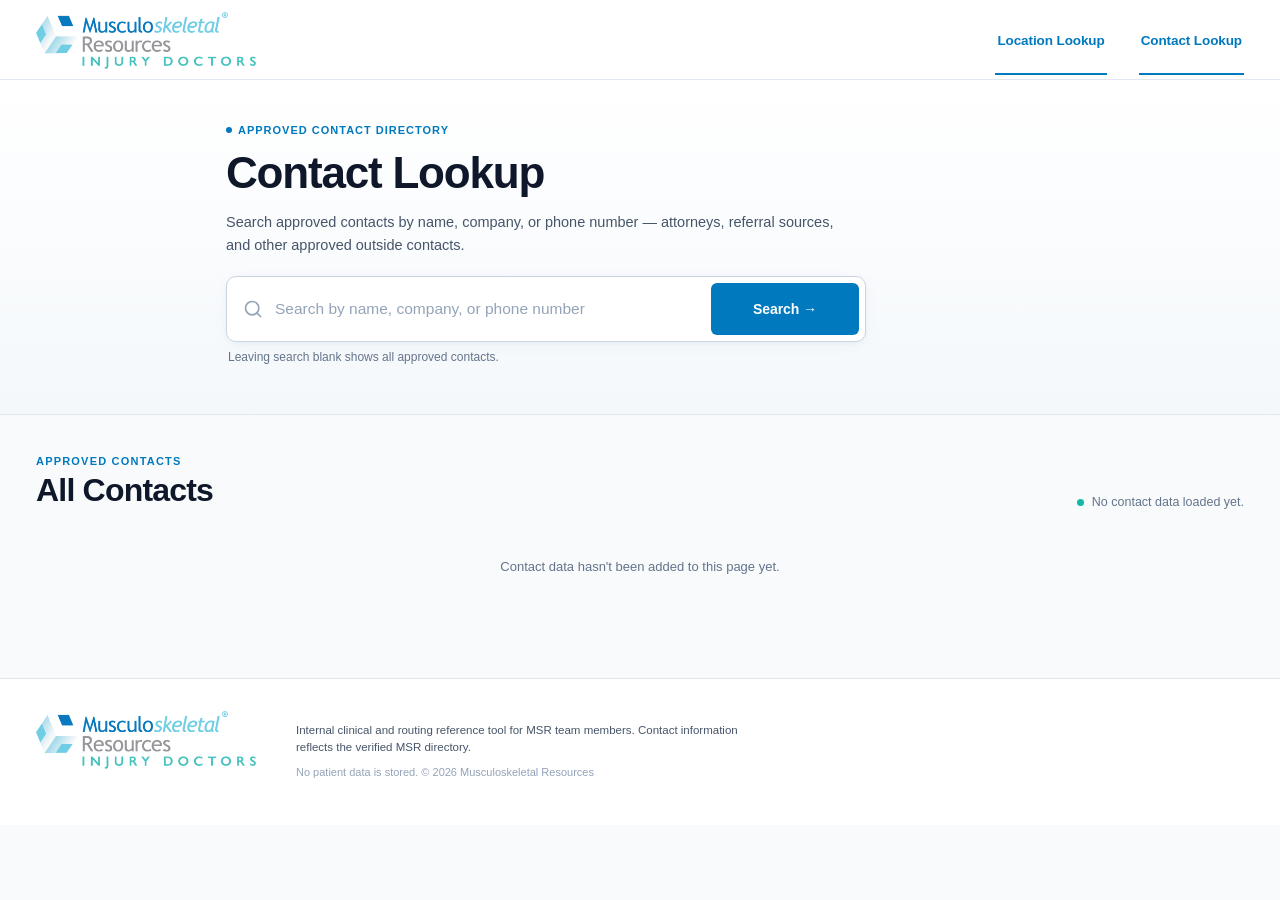
==== contacts.html @ 82da2b3e "Add Shortcuts box, simplify nav, scaffold Contact Lookup page - New "Shortcuts" box (blue background" ====
<!doctype html>
<html lang="en">
<head>
  <meta charset="utf-8">
  <meta name="viewport" content="width=device-width,initial-scale=1">
  <title>MSR Contact Lookup | Clinical Directory</title>
  <meta name="description" content="Search approved contacts by name, company, or phone number.">
  <meta name="robots" content="noindex, nofollow, noarchive, noimageindex">
  <meta name="googlebot" content="noindex, nofollow, noarchive, noimageindex">

  <!-- 4-Quadrant vector favicon -->
  <link rel="icon" type="image/svg+xml" href="data:image/svg+xml,%3Csvg xmlns='http://www.w3.org/2000/svg' viewBox='0 0 200 200'%3E%3Crect width='200' height='200' fill='none'/%3E%3Crect x='12' y='12' width='82' height='82' rx='28' fill='%232296f3'/%3E%3Crect x='118' y='12' width='58' height='58' rx='20' fill='%230179bf'/%3E%3Crect x='12' y='118' width='58' height='58' rx='20' fill='%230179bf'/%3E%3Crect x='94' y='94' width='82' height='82' rx='28' fill='%235fc4ff'/%3E%3C/svg%3E">

  <link rel="stylesheet" href="/style.css">
</head>
<body>
  <main>
    <header class="site-header">
      <a class="brand" href="index.html" aria-label="MSR Pain and Injury home">
        <span class="brand-logo">
          <img src="https://msr-location-finder.vercel.app/msr-logo.png" alt="Musculoskeletal Resources Injury Doctors" onerror="this.onerror=null; this.src='/msr-logo.png';">
        </span>
      </a>

      <nav aria-label="Primary navigation">
        <a href="index.html">Location Lookup</a>
        <a href="contacts.html" class="active">Contact Lookup</a>
      </nav>
    </header>

    <section class="hero" id="top">
      <div class="hero-inner contacts-hero-inner">
        <div class="hero-left">
          <div class="hero-badge-kicker"><span></span> Approved Contact Directory</div>
          <h1>Contact Lookup</h1>
          <p>Search approved contacts by name, company, or phone number &mdash; attorneys, referral sources, and other approved outside contacts.</p>

          <form class="zip-search" id="contact-search-form" aria-label="Search approved contacts">
            <div class="zip-search-console">
              <div class="search-input-wrap">
                <svg class="search-icon-svg" viewBox="0 0 24 24" fill="none" stroke="currentColor" stroke-width="2" stroke-linecap="round" stroke-linejoin="round" aria-hidden="true">
                  <circle cx="11" cy="11" r="8"></circle>
                  <line x1="21" y1="21" x2="16.65" y2="16.65"></line>
                </svg>
                <input id="contact-search" name="contact-search" maxlength="180" value="" placeholder="Search by name, company, or phone number" aria-label="Search by name, company, or phone number">
              </div>
              <button type="submit">Search &rarr;</button>
            </div>
            <p class="privacy-note" id="contact-search-note">Leaving search blank shows all approved contacts.</p>
          </form>
        </div>
      </div>
    </section>

    <section class="finder" id="finder" aria-labelledby="finder-title">
      <div class="section-heading">
        <div>
          <span class="section-kicker" id="section-kicker">APPROVED CONTACTS</span>
          <h2 id="finder-title"><span id="finder-title-text">All Contacts</span></h2>
        </div>
        <p role="status" aria-live="polite"><i></i><span id="results-status">Loading contacts&hellip;</span></p>
      </div>

      <ol class="contact-list" id="contact-list" aria-label="Approved contacts list"></ol>
    </section>

    <footer>
      <a class="brand footer-brand" href="index.html">
        <span class="brand-logo">
          <img src="https://msr-location-finder.vercel.app/msr-logo.png" alt="Musculoskeletal Resources Injury Doctors" onerror="this.onerror=null; this.src='/msr-logo.png';">
        </span>
      </a>
      <p>Internal clinical and routing reference tool for MSR team members. Contact information reflects the verified MSR directory.</p>
      <p class="footer-meta">No patient data is stored. &copy; 2026 Musculoskeletal Resources</p>
    </footer>
  </main>

  <script src="/contacts.js"></script>
</body>
</html>
---- style.css ----
:root {
      --blue: #0179bf;
      --blue-dark: #005a8f;
      --blue-deep: #0f3756;
      --blue-surface: #f4f9fd;
      --blue-subtle: #e8f3fa;
      --sky: #5ebde6;
      --teal: #14b8a6;
      --slate-900: #0f172a;
      --slate-800: #1e293b;
      --slate-700: #334155;
      --slate-600: #475569;
      --slate-500: #64748b;
      --slate-400: #94a3b8;
      --slate-300: #cbd5e1;
      --slate-200: #e2e8f0;
      --slate-100: #f1f5f9;
      --slate-50: #f8fafc;
      --white: #ffffff;
      --amber: #d97706;
      
      /* Refined NYU-Inspired Clinical Elevation Tokens */
      --radius-sm: 6px;
      --radius-md: 10px;
      --radius-lg: 14px;
      --radius-xl: 20px;
      
      --shadow-subtle: 0 1px 2px 0 rgba(15, 23, 42, 0.04);
      --shadow-card: 0 2px 8px -2px rgba(15, 23, 42, 0.05), 0 1px 3px 0 rgba(15, 23, 42, 0.03);
      --shadow-float: 0 12px 28px -6px rgba(1, 121, 191, 0.08), 0 4px 12px -2px rgba(15, 23, 42, 0.04);
      --shadow-elevated: 0 20px 36px -8px rgba(15, 23, 42, 0.08), 0 1px 3px 0 rgba(15, 23, 42, 0.03);
    }

    * { box-sizing: border-box; }
    html { scroll-behavior: smooth; }
    body {
      margin: 0;
      background: #f8fafc;
      color: var(--slate-900);
      font-family: -apple-system, BlinkMacSystemFont, "Segoe UI", Roboto, "Helvetica Neue", Arial, sans-serif;
      -webkit-font-smoothing: antialiased;
      -moz-osx-font-smoothing: grayscale;
    }

    button, input, select, textarea { font: inherit; }
    a { color: inherit; text-decoration: none; }
    button, a { -webkit-tap-highlight-color: transparent; }

    .site-header {
      min-height: 80px;
      display: flex;
      align-items: center;
      justify-content: space-between;
      max-width: 1440px;
      margin: auto;
      padding: 0 36px;
      background: var(--white);
      border-bottom: 1px solid var(--slate-200);
      position: relative;
      z-index: 100;
    }
    .brand { display: inline-flex; align-items: center; }
    .brand-logo { display: block; width: 220px; height: 56px; flex: 0 0 auto; }
    .brand-logo img { display: block; width: 220px; height: auto; max-width: 100%; object-fit: contain; }

    .site-header nav {
      display: flex;
      align-items: center;
      gap: 32px;
      font-size: 13.5px;
      font-weight: 600;
      letter-spacing: -0.1px;
    }
    .site-header nav a {
      border-bottom: 2.5px solid transparent;
      padding: 28px 2px 25px;
      color: var(--slate-600);
      transition: color 0.15s ease, border-color 0.15s ease;
      cursor: pointer;
    }
    .site-header nav a.active,
    .site-header nav a:first-child {
      color: var(--blue);
      border-bottom-color: var(--blue);
      font-weight: 700;
    }
    .site-header nav a:hover {
      color: var(--blue);
    }

    .hero {
      position: relative;
      background: linear-gradient(180deg, #ffffff 0%, #f4f8fb 100%);
      border-bottom: 1px solid var(--slate-200);
      padding-bottom: 8px;
    }
    .hero-inner {
      max-width: 1440px;
      margin: auto;
      padding: 44px 36px 42px;
      display: grid;
      grid-template-columns: minmax(0, 1.35fr) minmax(340px, 0.85fr);
      gap: 36px;
      align-items: stretch;
    }
    .contacts-hero-inner {
      grid-template-columns: minmax(0, 1fr);
      max-width: 900px;
    }
    .hero-left {
      display: flex;
      flex-direction: column;
      justify-content: center;
    }
    
    .shortcuts-box {
      background: var(--blue);
      border-radius: var(--radius-md);
      padding: 12px 16px;
      margin-bottom: 18px;
      display: flex;
      align-items: center;
      gap: 16px;
      flex-wrap: wrap;
    }
    .shortcuts-label {
      color: var(--white);
      font-size: 11px;
      font-weight: 800;
      text-transform: uppercase;
      letter-spacing: 0.8px;
      flex-shrink: 0;
    }
    .shortcuts-links {
      display: flex;
      align-items: center;
      gap: 10px;
      flex-wrap: wrap;
    }
    .shortcuts-links a {
      background: rgba(255, 255, 255, 0.14);
      color: var(--white);
      font-size: 12px;
      font-weight: 600;
      padding: 5px 12px;
      border-radius: var(--radius-sm);
      transition: background 0.15s ease;
    }
    .shortcuts-links a:hover {
      background: rgba(255, 255, 255, 0.26);
    }

    .hero-badge-kicker {
      display: inline-flex;
      align-items: center;
      gap: 6px;
      font-size: 11px;
      font-weight: 700;
      text-transform: uppercase;
      letter-spacing: 1px;
      color: var(--blue);
      margin-bottom: 12px;
    }
    .hero-badge-kicker span {
      display: inline-block;
      width: 6px;
      height: 6px;
      border-radius: 50%;
      background: var(--blue);
    }

    h1 {
      font-size: clamp(32px, 3.6vw, 44px);
      line-height: 1.12;
      letter-spacing: -1.2px;
      max-width: 720px;
      margin: 0;
      font-weight: 800;
      color: var(--slate-900);
    }
    h1 em {
      display: inline;
      color: var(--blue);
      font-style: normal;
    }
    .hero-left > p {
      max-width: 620px;
      color: var(--slate-600);
      line-height: 1.55;
      font-size: 14.5px;
      margin: 14px 0 20px;
    }

    /* Professional Clinical Search Console */
    .zip-search-console {
      background: var(--white);
      width: min(100%, 640px);
      border: 1px solid var(--slate-300);
      border-radius: var(--radius-md);
      box-shadow: 0 4px 16px -2px rgba(1, 121, 191, 0.06), 0 2px 6px -1px rgba(15, 23, 42, 0.04);
      padding: 6px 6px 6px 16px;
      display: flex;
      align-items: center;
      gap: 12px;
      transition: border-color 0.18s ease, box-shadow 0.18s ease;
    }
    .zip-search-console:focus-within {
      border-color: var(--blue);
      box-shadow: 0 0 0 3px rgba(1, 121, 191, 0.14), 0 8px 24px -4px rgba(1, 121, 191, 0.08);
    }
    .search-input-wrap {
      display: flex;
      align-items: center;
      gap: 12px;
      flex: 1;
      min-width: 0;
    }
    .search-icon-svg {
      width: 20px;
      height: 20px;
      color: var(--slate-400);
      flex-shrink: 0;
    }
    .zip-search-console input {
      height: 52px;
      width: 100%;
      border: none;
      outline: none;
      background: transparent;
      font-size: 15.5px;
      font-weight: 500;
      color: var(--slate-900);
      padding: 0;
    }
    .zip-search-console input::placeholder {
      color: var(--slate-400);
      font-weight: 400;
    }
    .zip-search-console button {
      border: none;
      height: 52px;
      min-width: 148px;
      padding: 0 22px;
      background: var(--blue);
      color: var(--white);
      border-radius: var(--radius-sm);
      font-weight: 700;
      font-size: 14px;
      letter-spacing: -0.1px;
      cursor: pointer;
      display: inline-flex;
      align-items: center;
      justify-content: center;
      gap: 8px;
      flex-shrink: 0;
      transition: background 0.18s ease, box-shadow 0.18s ease;
    }
    .zip-search-console button:hover {
      background: var(--blue-dark);
      box-shadow: 0 4px 12px rgba(1, 121, 191, 0.25);
    }
    .zip-search-console button:disabled {
      opacity: 0.7;
      cursor: wait;
    }

    .privacy-note, .form-error {
      font-size: 12px;
      margin: 8px 0 0 2px;
      color: var(--slate-500);
    }
    .form-error { color: #dc2626; font-weight: 600; }

    /* Hero Metrics */
    .hero-stats {
      display: flex;
      gap: 32px;
      margin-top: 24px;
      padding-top: 18px;
      border-top: 1px solid rgba(203, 213, 225, 0.6);
      width: min(100%, 640px);
    }
    .hero-stats div { display: flex; flex-direction: column; }
    .hero-stats strong { font-size: 22px; color: var(--blue-deep); font-weight: 800; line-height: 1; }
    .hero-stats span {
      color: var(--slate-500);
      font-size: 11px;
      text-transform: uppercase;
      font-weight: 600;
      letter-spacing: 0.6px;
      margin-top: 5px;
    }

    .hero-scheduling-card {
      background: var(--white);
      border: 1px solid var(--slate-200);
      border-radius: var(--radius-lg);
      box-shadow: var(--shadow-card);
      padding: 22px 24px;
      display: flex;
      flex-direction: column;
      position: relative;
      overflow: hidden;
    }
    .hero-scheduling-card::before {
      content: "";
      position: absolute;
      top: 0;
      left: 0;
      right: 0;
      height: 3px;
      background: linear-gradient(90deg, var(--blue) 0%, var(--sky) 100%);
    }
    
    .scheduling-header {
      display: flex;
      align-items: center;
      justify-content: space-between;
      border-bottom: 1px solid var(--slate-100);
      padding-bottom: 12px;
      margin-bottom: 14px;
    }
    .scheduling-header h3 {
      margin: 0;
      font-size: 15px;
      font-weight: 700;
      color: var(--slate-800);
      letter-spacing: -0.2px;
      display: flex;
      align-items: center;
      gap: 8px;
    }

    .scheduling-list {
      list-style: none;
      padding: 0;
      margin: 0;
      display: grid;
      gap: 8px;
    }
    .scheduling-item {
      display: flex;
      align-items: flex-start;
      gap: 12px;
      padding: 9px 12px;
      background: var(--slate-50);
      border: 1px solid var(--slate-200);
      border-radius: var(--radius-sm);
      transition: background 0.15s ease, border-color 0.15s ease;
    }
    .scheduling-item:hover {
      background: #f1f7fb;
      border-color: #cbdceb;
    }
    .scheduling-marker {
      width: 7px;
      height: 7px;
      border-radius: 2px;
      background: var(--blue);
      flex-shrink: 0;
      margin-top: 5px;
    }
    .scheduling-text strong {
      display: block;
      color: var(--slate-900);
      font-size: 12.5px;
      font-weight: 700;
      margin-bottom: 1px;
    }
    .scheduling-text span {
      color: var(--slate-600);
      font-size: 11px;
      line-height: 1.4;
      display: block;
    }

    .finder {
      max-width: 1440px;
      margin: auto;
      padding: 36px 36px 72px;
    }
    .section-heading {
      display: flex;
      justify-content: space-between;
      align-items: flex-end;
      margin-bottom: 18px;
      flex-wrap: wrap;
      gap: 14px;
    }
    .section-kicker {
      font-size: 11px;
      letter-spacing: 1.2px;
      color: var(--blue);
      font-weight: 800;
      text-transform: uppercase;
    }
    h2 {
      font-size: clamp(24px, 2.6vw, 32px);
      letter-spacing: -0.8px;
      margin: 3px 0 0;
      font-weight: 800;
      color: var(--slate-900);
    }
    #finder-title-text { color: var(--slate-900); }
    #searched-zip { color: var(--blue); }
    .section-heading > p {
      color: var(--slate-500);
      font-size: 12.5px;
      margin: 0;
      display: flex;
      gap: 8px;
      align-items: center;
      font-weight: 500;
    }
    .section-heading > p i {
      width: 7px;
      height: 7px;
      border-radius: 50%;
      background: var(--teal);
      display: inline-block;
    }

    /* Tab-Bar Segmented Filters */
    .nav-tab-filters {
      background: var(--white);
      border: 1px solid var(--slate-200);
      border-radius: var(--radius-md);
      box-shadow: var(--shadow-subtle);
      padding: 12px 16px;
      margin-bottom: 20px;
      display: flex;
      flex-direction: column;
      gap: 10px;
    }
    .filter-group-row {
      display: flex;
      align-items: center;
      gap: 10px;
      flex-wrap: wrap;
    }
    .filter-group-label {
      font-size: 11px;
      font-weight: 700;
      text-transform: uppercase;
      letter-spacing: 0.6px;
      color: var(--slate-400);
      min-width: 60px;
    }
    .filter-tab-items {
      display: flex;
      align-items: center;
      gap: 6px;
      flex-wrap: wrap;
    }
    .provider-filter-select {
      background: var(--white);
      border: 1px solid var(--slate-200);
      border-radius: var(--radius-sm);
      color: var(--slate-700);
      font-size: 12px;
      font-weight: 600;
      padding: 6px 12px;
      cursor: pointer;
      min-width: 220px;
      max-width: 100%;
    }
    .provider-filter-select:hover {
      border-color: var(--slate-300);
    }
    .provider-filter-select:focus {
      outline: none;
      border-color: var(--blue);
      box-shadow: 0 0 0 3px rgba(1, 121, 191, 0.12);
    }
    .filter-tab-btn {
      background: var(--white);
      border: 1px solid var(--slate-200);
      border-radius: var(--radius-sm);
      color: var(--slate-700);
      font-size: 12px;
      font-weight: 600;
      padding: 6px 12px;
      cursor: pointer;
      transition: all 0.15s ease;
      line-height: 1.3;
      display: inline-flex;
      align-items: center;
      gap: 5px;
    }
    .filter-tab-btn:hover {
      color: var(--blue);
      border-color: var(--slate-300);
      background: var(--slate-50);
    }
    .filter-tab-btn.active {
      color: var(--blue);
      font-weight: 700;
      border-color: var(--blue);
      background: var(--blue-surface);
      box-shadow: 0 1px 3px rgba(1, 121, 191, 0.08);
    }
    .filter-tab-btn .count {
      font-size: 10.5px;
      opacity: 0.7;
      font-weight: 500;
    }
    .filter-tab-btn.active .count {
      font-weight: 700;
      opacity: 0.9;
    }

    .finder-layout {
      display: grid;
      grid-template-columns: minmax(460px, 1.1fr) minmax(500px, 1.25fr);
      min-height: 680px;
      align-items: start;
      border: 1px solid var(--slate-200);
      border-radius: var(--radius-lg);
      box-shadow: var(--shadow-card);
      background: var(--white);
      overflow: hidden;
    }

    .results-panel {
      padding: 18px;
      background: var(--white);
      display: flex;
      flex-direction: column;
    }

    .office-list {
      list-style: none;
      margin: 0;
      padding: 0;
      display: grid;
      gap: 10px;
    }

    .contact-list {
      list-style: none;
      margin: 0;
      padding: 0;
      display: grid;
      grid-template-columns: repeat(auto-fill, minmax(280px, 1fr));
      gap: 12px;
    }
    .contact-card {
      border: 1px solid var(--slate-200);
      border-radius: var(--radius-md);
      background: var(--white);
      padding: 14px 16px;
      display: flex;
      flex-direction: column;
      gap: 8px;
      transition: border-color 0.16s ease, box-shadow 0.16s ease;
    }
    .contact-card:hover {
      border-color: #b7d8ec;
      box-shadow: 0 3px 10px rgba(1, 121, 191, 0.04);
    }
    .contact-main { display: flex; flex-direction: column; gap: 1px; }
    .contact-name { font-size: 14.5px; font-weight: 700; color: var(--slate-900); }
    .contact-title { font-size: 12px; color: var(--slate-600); font-weight: 500; }
    .contact-company { font-size: 12.5px; color: var(--blue); font-weight: 600; }
    .contact-details {
      border-top: 1px solid var(--slate-100);
      padding-top: 8px;
      display: flex;
      flex-direction: column;
      gap: 4px;
    }
    .contact-detail { font-size: 12px; color: var(--slate-700); }
    .contact-detail b { color: var(--slate-900); font-weight: 700; margin-right: 4px; }
    .contact-detail a { color: var(--blue); font-weight: 600; text-decoration: underline; }
    .contact-detail a:hover { color: var(--blue-dark); }
    .contact-empty {
      grid-column: 1 / -1;
      padding: 32px;
      text-align: center;
      color: var(--slate-500);
      font-size: 13px;
    }
    .office-list li {
      border: 1px solid var(--slate-200);
      border-radius: var(--radius-md);
      background: var(--white);
      overflow: hidden;
      transition: border-color 0.16s ease, box-shadow 0.16s ease;
    }
    .office-list li:hover {
      border-color: #b7d8ec;
      box-shadow: 0 3px 10px rgba(1, 121, 191, 0.04);
    }
    .office-list li.active {
      border: 1.5px solid var(--blue);
      box-shadow: 0 4px 14px rgba(1, 121, 191, 0.10);
    }

    .office-select {
      border: 0;
      background: transparent;
      width: 100%;
      padding: 15px 16px;
      display: grid;
      grid-template-columns: 28px 1fr auto;
      align-items: start;
      text-align: left;
      gap: 12px;
      cursor: pointer;
      color: var(--slate-900);
    }
    .result-number {
      width: 26px;
      height: 26px;
      border-radius: var(--radius-sm);
      background: var(--blue-surface);
      color: var(--blue);
      display: grid;
      place-items: center;
      font-size: 11.5px;
      font-weight: 800;
      margin-top: 1px;
    }
    .active .result-number {
      background: var(--blue);
      color: var(--white);
    }

    .office-details {
      display: flex;
      flex-direction: column;
      gap: 3px;
    }
    
    .town-name {
      font-size: 16px;
      font-weight: 700;
      color: var(--blue) !important;
      line-height: 1.25;
      display: block;
      letter-spacing: -0.2px;
    }
    .office-practice {
      font-size: 12.5px;
      color: var(--slate-600) !important;
      font-weight: 500;
      margin-top: 1px;
    }
    .office-address-text {
      font-size: 12.5px;
      color: var(--slate-800) !important;
      font-weight: 400;
      margin-bottom: 2px;
      display: block;
    }

    /* Accordion Split Details Container */
    .office-split-container {
      display: none;
      grid-template-columns: 1fr 1fr;
      gap: 10px;
      margin-top: 10px;
    }
    .active .office-split-container { display: grid; }
    
    .split-col {
      background: var(--slate-50);
      border: 1px solid var(--slate-200);
      border-radius: var(--radius-sm);
      padding: 10px 12px;
      display: flex;
      flex-direction: column;
      gap: 7px;
    }
    .split-col-sched {
      background: var(--blue-surface);
      border-color: #d6e8f4;
    }
    
    .split-col-title {
      font-size: 10.5px;
      font-weight: 800;
      letter-spacing: 0.6px;
      text-transform: uppercase;
      color: var(--slate-500) !important;
      margin-bottom: 1px;
      display: block;
      border-bottom: 1px solid rgba(203, 213, 225, 0.5);
      padding-bottom: 4px;
    }
    .split-col-sched .split-col-title {
      color: var(--blue) !important;
      border-bottom-color: rgba(1, 121, 191, 0.15);
    }
    
    .split-row {
      font-size: 12px;
      line-height: 1.45;
      color: var(--slate-800);
    }
    .split-row b {
      color: var(--slate-900);
      font-weight: 700;
      display: inline-block;
      margin-bottom: 1px;
    }
    .split-row a {
      color: var(--blue);
      font-weight: 600;
      text-decoration: underline;
    }
    .split-row a:hover { color: var(--blue-dark); }

    .office-insurance-row {
      display: none;
      padding: 10px 16px 10px 52px;
      border-top: 1px solid var(--slate-100);
    }
    .active .office-insurance-row { display: block; }

    .insurance-toggle {
      display: flex;
      align-items: center;
      gap: 6px;
      width: 100%;
      background: none;
      border: none;
      padding: 0;
      cursor: pointer;
      text-align: left;
      color: var(--slate-500);
      font-size: 10.5px;
      font-weight: 800;
      letter-spacing: 0.6px;
      text-transform: uppercase;
    }
    .insurance-toggle:hover { color: var(--blue); }
    .insurance-toggle-icon {
      font-size: 9px;
      transition: transform 0.15s ease;
    }
    .insurance-toggle[aria-expanded="true"] .insurance-toggle-icon {
      transform: rotate(180deg);
    }

    .insurance-tags {
      display: flex;
      flex-wrap: wrap;
      gap: 6px;
      margin-top: 8px;
    }
    .insurance-tags[hidden] { display: none; }
    .insurance-tag {
      background: var(--slate-100);
      color: var(--slate-700);
      font-size: 11px;
      font-weight: 600;
      padding: 4px 10px;
      border-radius: 999px;
      border: 1px solid var(--slate-200);
    }

    .insurance-unavailable {
      flex-basis: 100%;
      color: var(--slate-500);
      font-size: 11.5px;
      font-style: italic;
      margin-top: 2px;
    }

    .distance { text-align: right; display: grid; color: var(--blue); padding-top: 2px; }
    .distance strong { font-size: 16px; font-weight: 800; }
    .distance small { color: var(--slate-400); text-transform: uppercase; font-size: 8px; font-weight: 700; letter-spacing: 0.8px; }

    .office-actions {
      display: none;
      border-top: 1px solid var(--slate-100);
      background: #fafcfe;
      padding: 10px 16px 10px 52px;
      gap: 10px;
      align-items: center;
      flex-wrap: wrap;
    }
    .active .office-actions { display: flex; }
    
    .btn-confirm-appt {
      background: none;
      border: none;
      padding: 0;
      color: var(--blue) !important;
      font-size: 12px;
      font-weight: 600;
      text-decoration: underline;
      cursor: pointer;
      transition: color 0.15s ease;
      display: inline-flex;
      align-items: center;
      gap: 4px;
    }
    .btn-confirm-appt:hover,
    .btn-confirm-appt:active {
      color: var(--blue-dark) !important;
    }

    .office-actions a.btn-learn-more {
      color: var(--blue);
      font-size: 12px;
      font-weight: 600;
      text-decoration: underline;
      padding: 0;
      border: none;
      background: none;
      cursor: pointer;
      display: inline-flex;
      align-items: center;
      gap: 4px;
      transition: color 0.15s ease;
    }
    .office-actions a.btn-learn-more:hover {
      color: var(--blue-dark);
    }

    .distance-note { color: var(--slate-500); font-size: 11px; margin: 14px 4px 0; line-height: 1.5; }

    .show-all-btn {
      display: inline-flex;
      align-items: center;
      justify-content: center;
      gap: 6px;
      width: 100%;
      margin-top: 12px;
      padding: 10px 16px;
      background: var(--blue-surface);
      border: 1px solid #d3e5f2;
      border-radius: var(--radius-sm);
      color: var(--blue);
      font-size: 12px;
      font-weight: 700;
      cursor: pointer;
      transition: all 0.15s ease;
    }
    .show-all-btn:hover {
      background: var(--blue);
      color: var(--white);
      border-color: var(--blue);
    }

    .map-panel {
      position: sticky;
      top: 20px;
      background: #eef5f8;
      height: 680px;
      min-height: 680px;
      max-height: 680px;
      border-left: 1px solid var(--slate-200);
      overflow: hidden;
      position: relative;
    }
    #map-frame {
      width: 100%;
      height: 680px;
      min-height: 680px;
      max-height: 680px;
      position: relative;
      z-index: 1;
      background: #eef5f8;
    }

    .map-toolbar {
      position: absolute;
      z-index: 400;
      left: 12px;
      right: 12px;
      top: 12px;
      background: rgba(255, 255, 255, 0.98);
      border: 1px solid rgba(203, 213, 225, 0.8);
      border-radius: var(--radius-md);
      box-shadow: var(--shadow-card);
      padding: 10px 14px;
      display: flex;
      align-items: center;
      justify-content: space-between;
      gap: 12px;
    }
    .map-toolbar-info { display: flex; align-items: center; gap: 10px; }
    .map-dot {
      width: 10px;
      height: 10px;
      background: var(--blue);
      border-radius: 50%;
      box-shadow: 0 0 0 3px rgba(1, 121, 191, 0.2);
      flex: 0 0 auto;
    }
    .map-toolbar-text { display: flex; flex-direction: column; }
    .map-toolbar-text strong {
      font-size: 13.5px;
      color: var(--blue);
      font-weight: 700;
      line-height: 1.2;
    }
    .map-toolbar-text small { color: var(--slate-600); font-size: 11.5px; font-weight: 400; margin-top: 1px; }
    
    .map-toolbar-actions {
      display: none;
      align-items: center;
      gap: 8px;
      flex-shrink: 0;
    }
    .map-toolbar-actions.visible { display: flex; }
    .map-toolbar-actions a.btn-learn-more {
      color: var(--blue);
      font-size: 11.5px;
      font-weight: 600;
      text-decoration: underline;
      padding: 0;
      border: none;
      background: none;
      cursor: pointer;
      display: inline-flex;
      align-items: center;
      gap: 4px;
      transition: color 0.15s ease;
    }
    .map-toolbar-actions a.btn-learn-more:hover {
      color: var(--blue-dark);
    }
    
    .map-legend {
      position: absolute;
      z-index: 400;
      left: 12px;
      right: 12px;
      bottom: 12px;
      background: rgba(255, 255, 255, 0.96);
      border-radius: var(--radius-sm);
      padding: 8px 12px;
      font-size: 10px;
      text-transform: uppercase;
      font-weight: 700;
      letter-spacing: 0.5px;
      color: var(--slate-600);
      display: flex;
      justify-content: space-between;
      border: 1px solid var(--slate-200);
      box-shadow: var(--shadow-subtle);
    }
    .map-legend-items { display: flex; gap: 14px; }
    .map-legend span { display: flex; align-items: center; gap: 6px; }
    .legend-active { width: 8px; height: 8px; border-radius: 50%; background: var(--blue); }
    .legend-origin { width: 8px; height: 8px; border-radius: 50%; background: var(--amber); }

    .custom-office-pin, .custom-active-pin, .custom-origin-pin {
      background: transparent !important;
      border: none !important;
      box-shadow: none !important;
      display: flex !important;
      align-items: center;
      justify-content: center;
    }

    .toast-notify {
      position: fixed;
      bottom: 24px;
      right: 24px;
      background: var(--slate-900);
      color: var(--white);
      padding: 12px 18px;
      border-radius: var(--radius-md);
      font-size: 13px;
      font-weight: 500;
      box-shadow: var(--shadow-elevated);
      z-index: 3000;
      display: flex;
      align-items: center;
      gap: 10px;
      transform: translateY(100px);
      opacity: 0;
      transition: all 0.25s cubic-bezier(0.16, 1, 0.3, 1);
      pointer-events: none;
    }
    .toast-notify.show {
      transform: translateY(0);
      opacity: 1;
    }

    footer {
      border-top: 1px solid var(--slate-200);
      max-width: 1440px;
      margin: auto;
      padding: 32px 36px 44px;
      display: grid;
      grid-template-columns: auto 1fr;
      column-gap: 40px;
      align-items: center;
      background: var(--white);
    }
    footer > p { color: var(--slate-600); font-size: 11.5px; max-width: 480px; line-height: 1.5; margin: 0; }
    .footer-meta { grid-column: 2; margin-top: -3px; color: var(--slate-400); font-size: 11px; }
    .footer-meta a { color: var(--blue); text-decoration: underline; }
    .mobile-call { display: none; }

    @media (max-width: 1024px) {
      .hero-inner { grid-template-columns: 1fr; gap: 24px; }
      .hero-scheduling-card { max-width: 640px; }
    }

    @media (max-width: 900px) {
      .site-header { padding: 0 20px; }
      .finder { padding: 24px 20px 50px; }
      .finder-layout { grid-template-columns: 1fr; }
      .map-panel {
        position: relative;
        top: 0;
        border-left: 0;
        border-top: 1px solid var(--slate-200);
        min-height: 460px;
        height: 460px;
        max-height: 460px;
      }
      #map-frame { min-height: 460px; height: 460px; max-height: 460px; }
      footer { margin: 0 20px; padding: 24px 0 36px; }
    }

    @media (max-width: 640px) {
      .hero-inner { padding: 28px 16px 24px; }
      .zip-search-console { flex-direction: column; align-items: stretch; padding: 10px; }
      .zip-search-console input { height: 46px; }
      .zip-search-console button { width: 100%; height: 46px; }
      .finder { padding: 20px 14px 44px; }
      .results-panel { padding: 12px; }
      .office-split-container { grid-template-columns: 1fr; }
      .office-actions { padding-left: 14px; }
      .map-toolbar { flex-direction: column; align-items: flex-start; }
      .map-toolbar-actions { width: 100%; justify-content: space-between; }
    }
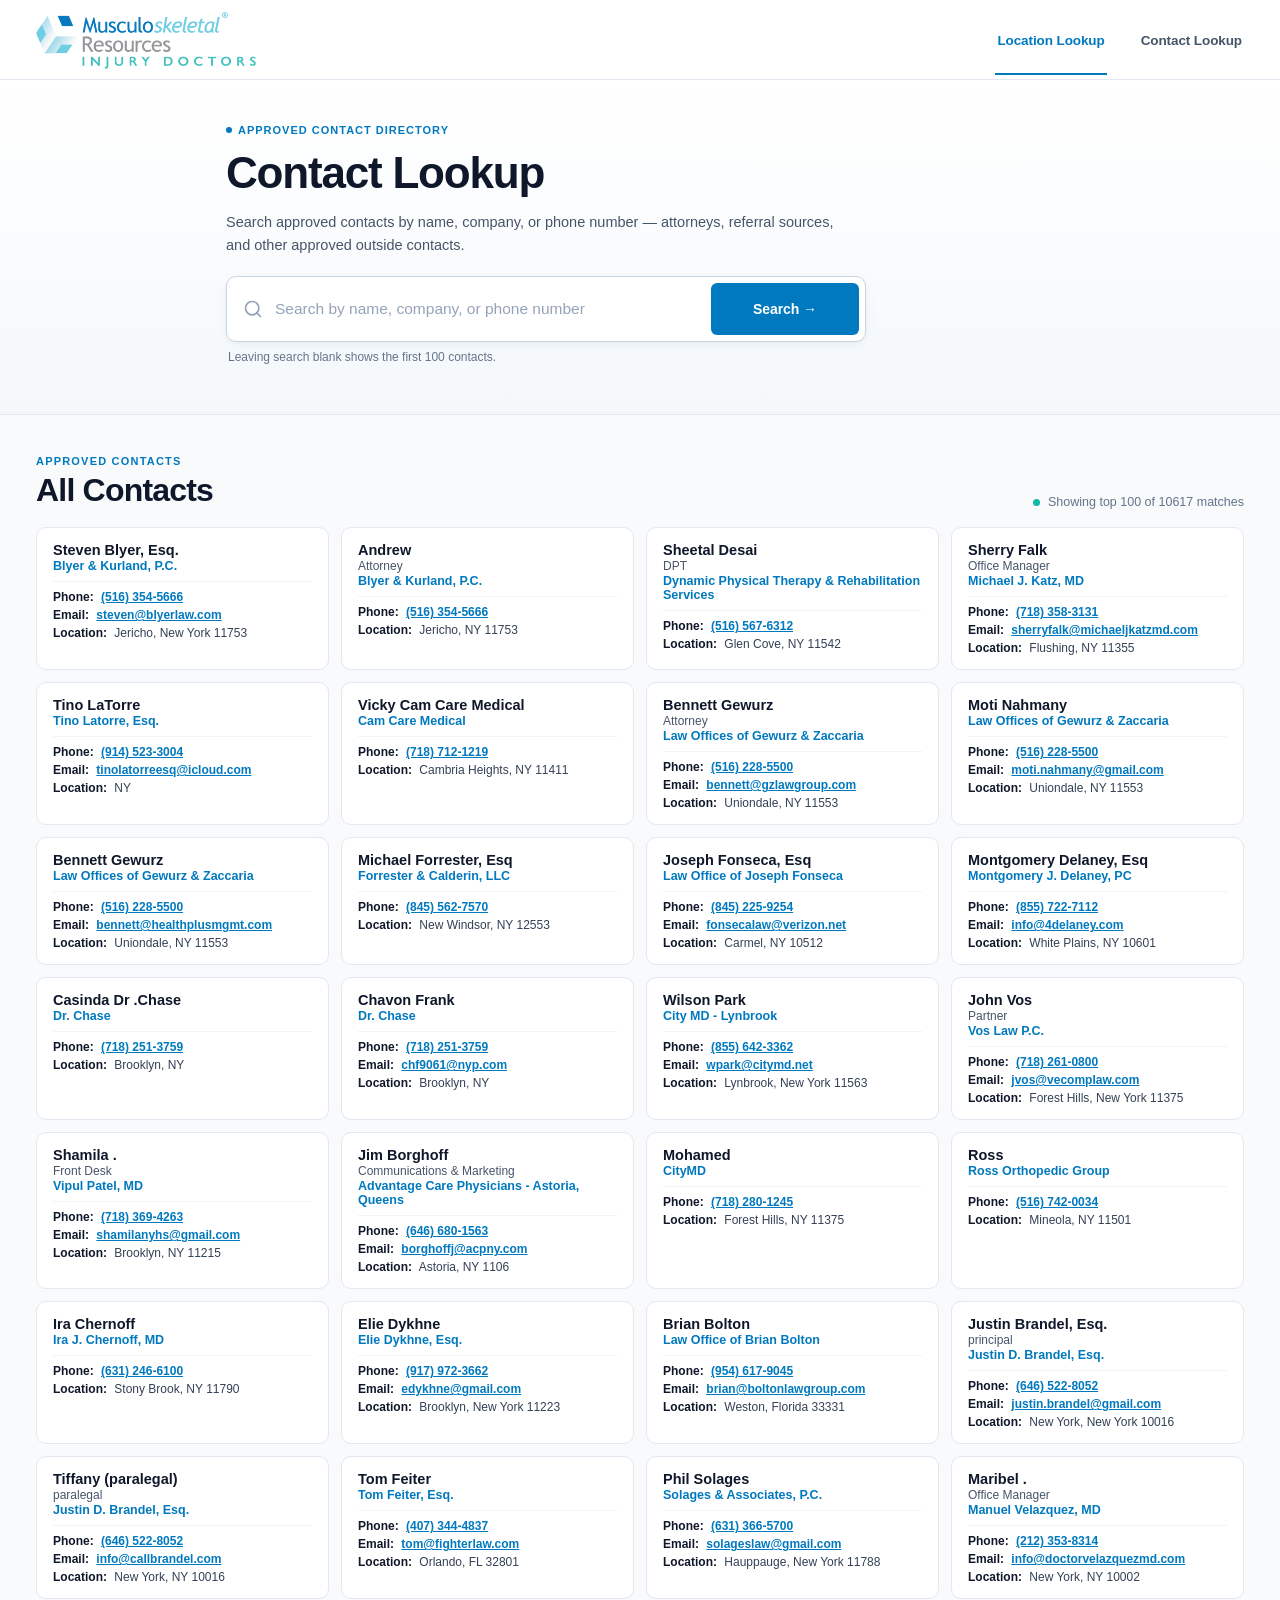
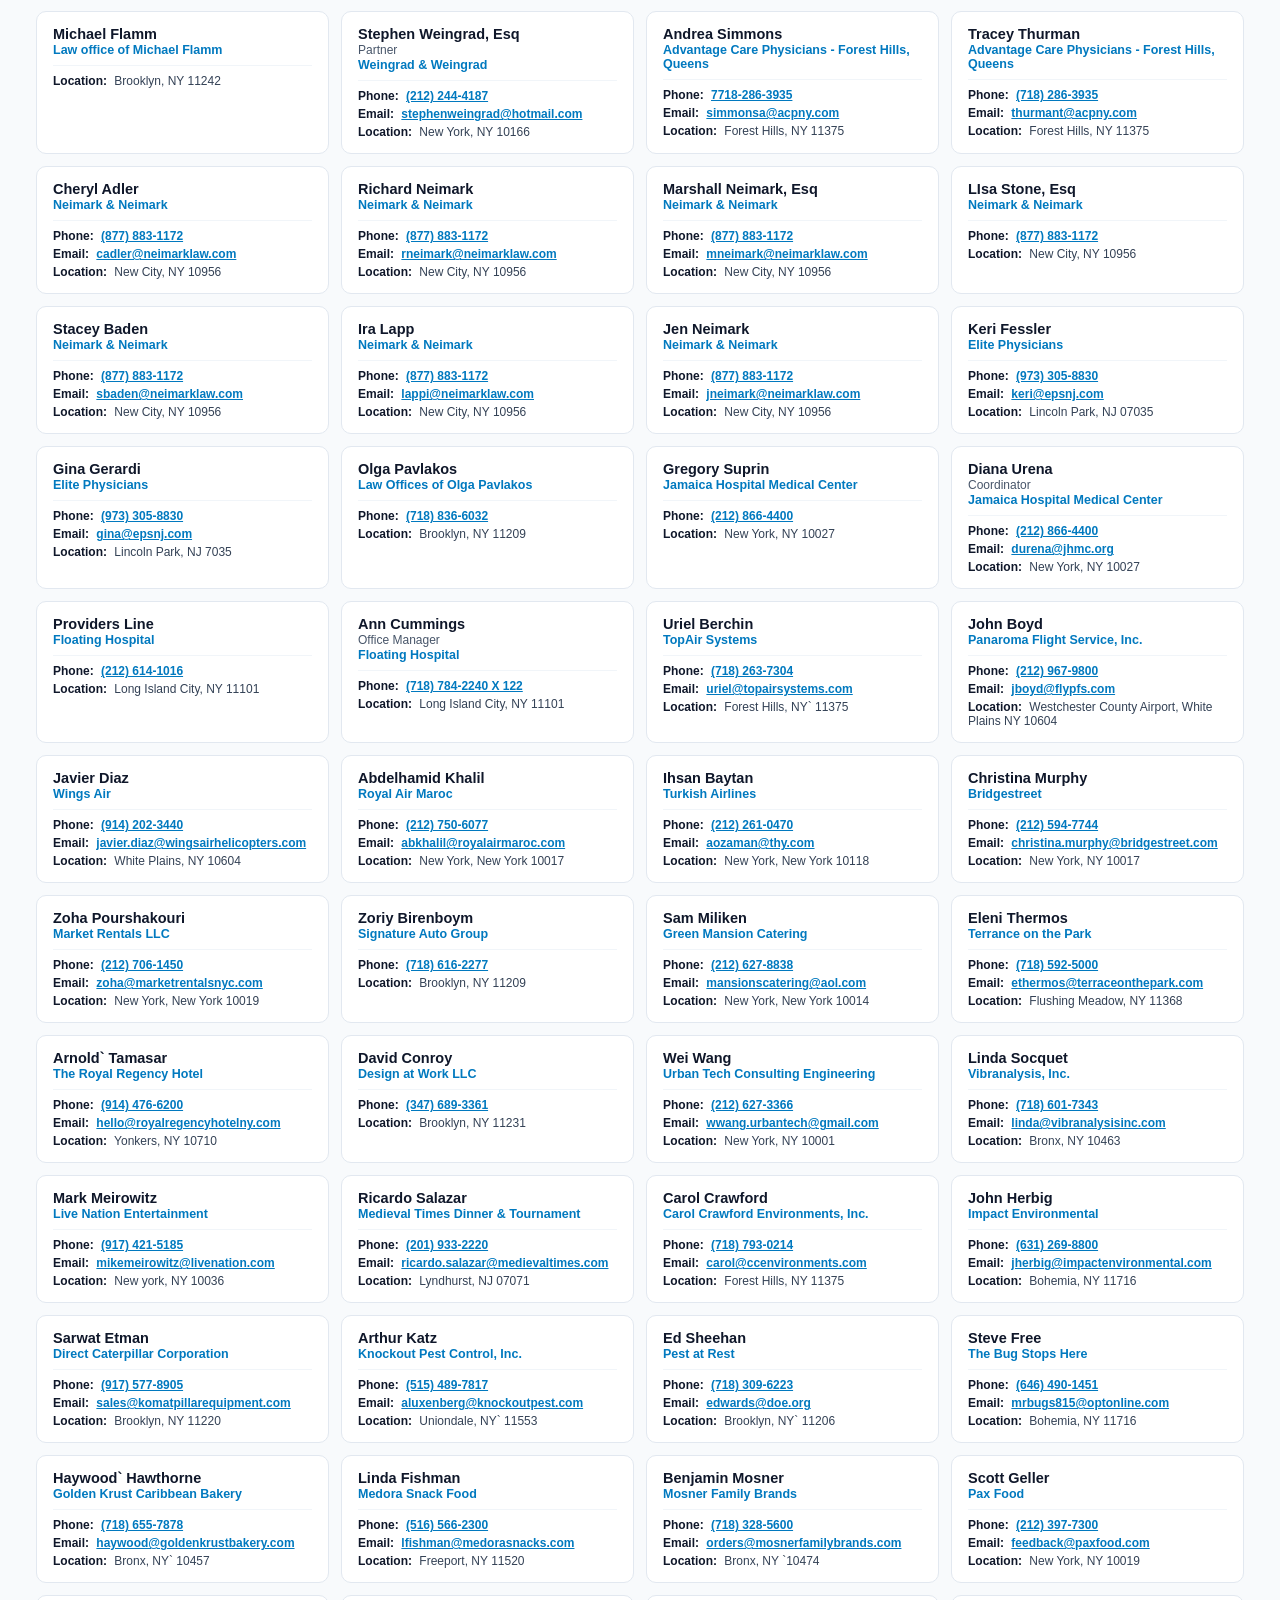
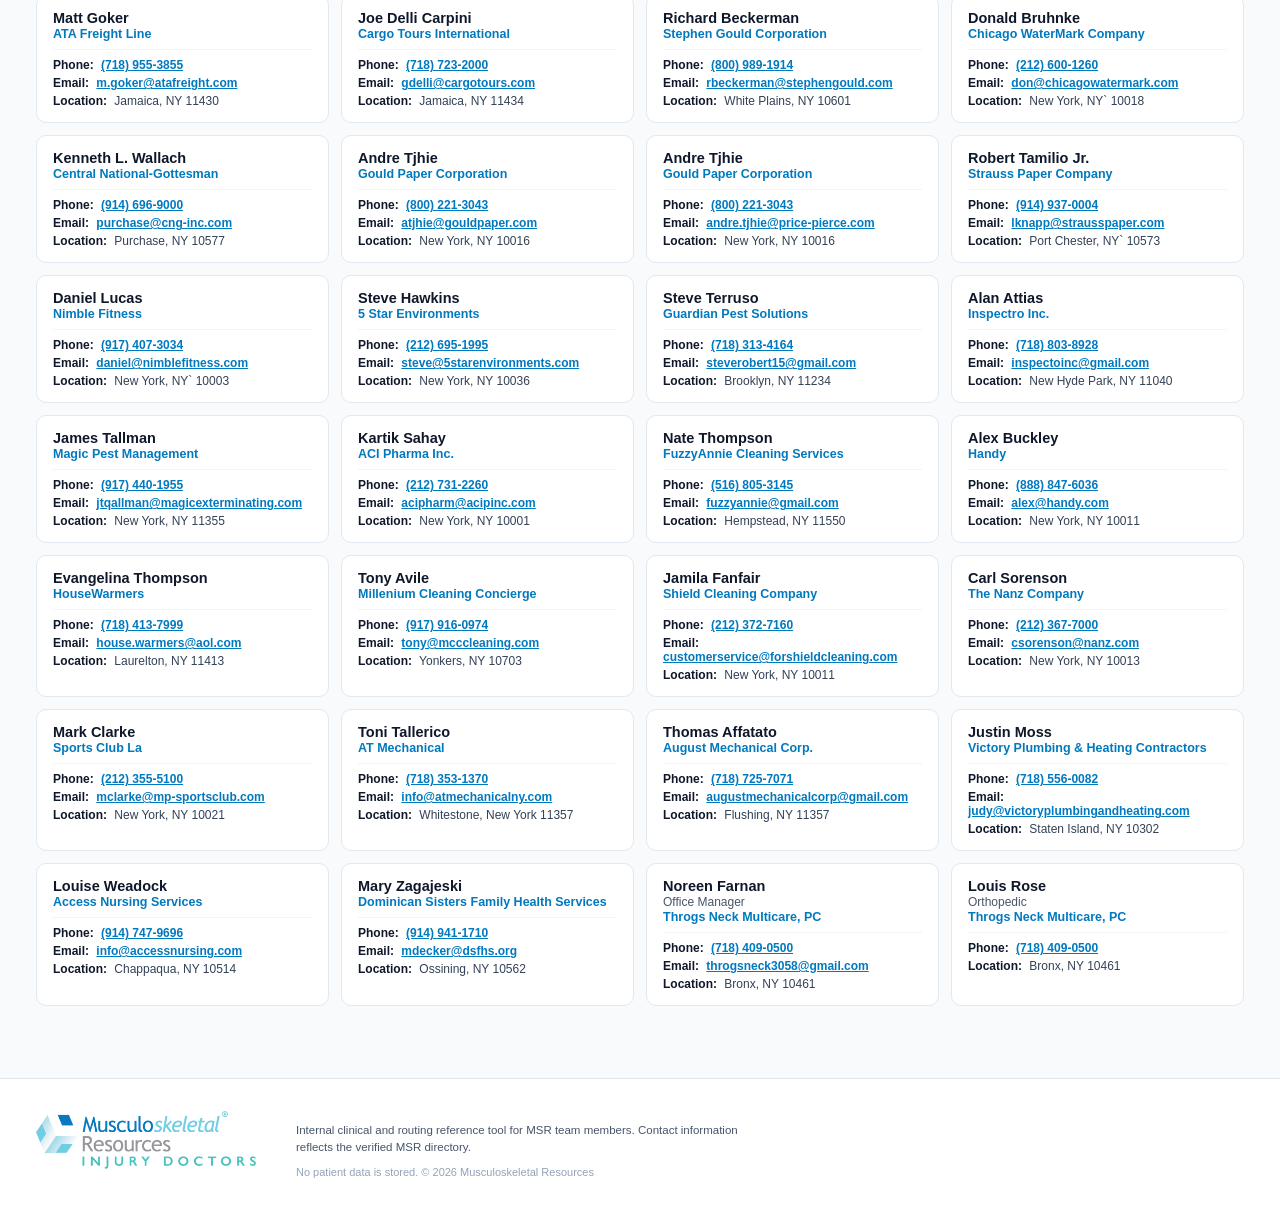
==== commit da473ade: "Load Salesforce contacts, fix nav hover state, flag AOSMI/Somers offices - contacts.json: 10,617 con" ====
--- a/contacts.html
+++ b/contacts.html
@@ -24,7 +24,7 @@
 
       <nav aria-label="Primary navigation">
         <a href="index.html">Location Lookup</a>
-        <a href="contacts.html" class="active">Contact Lookup</a>
+        <a href="contacts.html">Contact Lookup</a>
       </nav>
     </header>
 
--- a/style.css
+++ b/style.css
@@ -84,7 +84,8 @@
       border-bottom-color: var(--blue);
       font-weight: 700;
     }
-    .site-header nav a:hover {
+    .site-header nav a:hover,
+    .site-header nav a:focus-visible {
       color: var(--blue);
     }
 
@@ -652,6 +653,21 @@
       font-weight: 400;
       margin-bottom: 2px;
       display: block;
+    }
+
+    .scheduling-flag {
+      display: flex;
+      align-items: flex-start;
+      gap: 6px;
+      background: #fef2f2;
+      border: 1px solid #fecaca;
+      border-radius: var(--radius-sm);
+      color: #991b1b !important;
+      font-size: 11px;
+      font-weight: 600;
+      line-height: 1.4;
+      padding: 6px 10px;
+      margin-top: 6px;
     }
 
     /* Accordion Split Details Container */
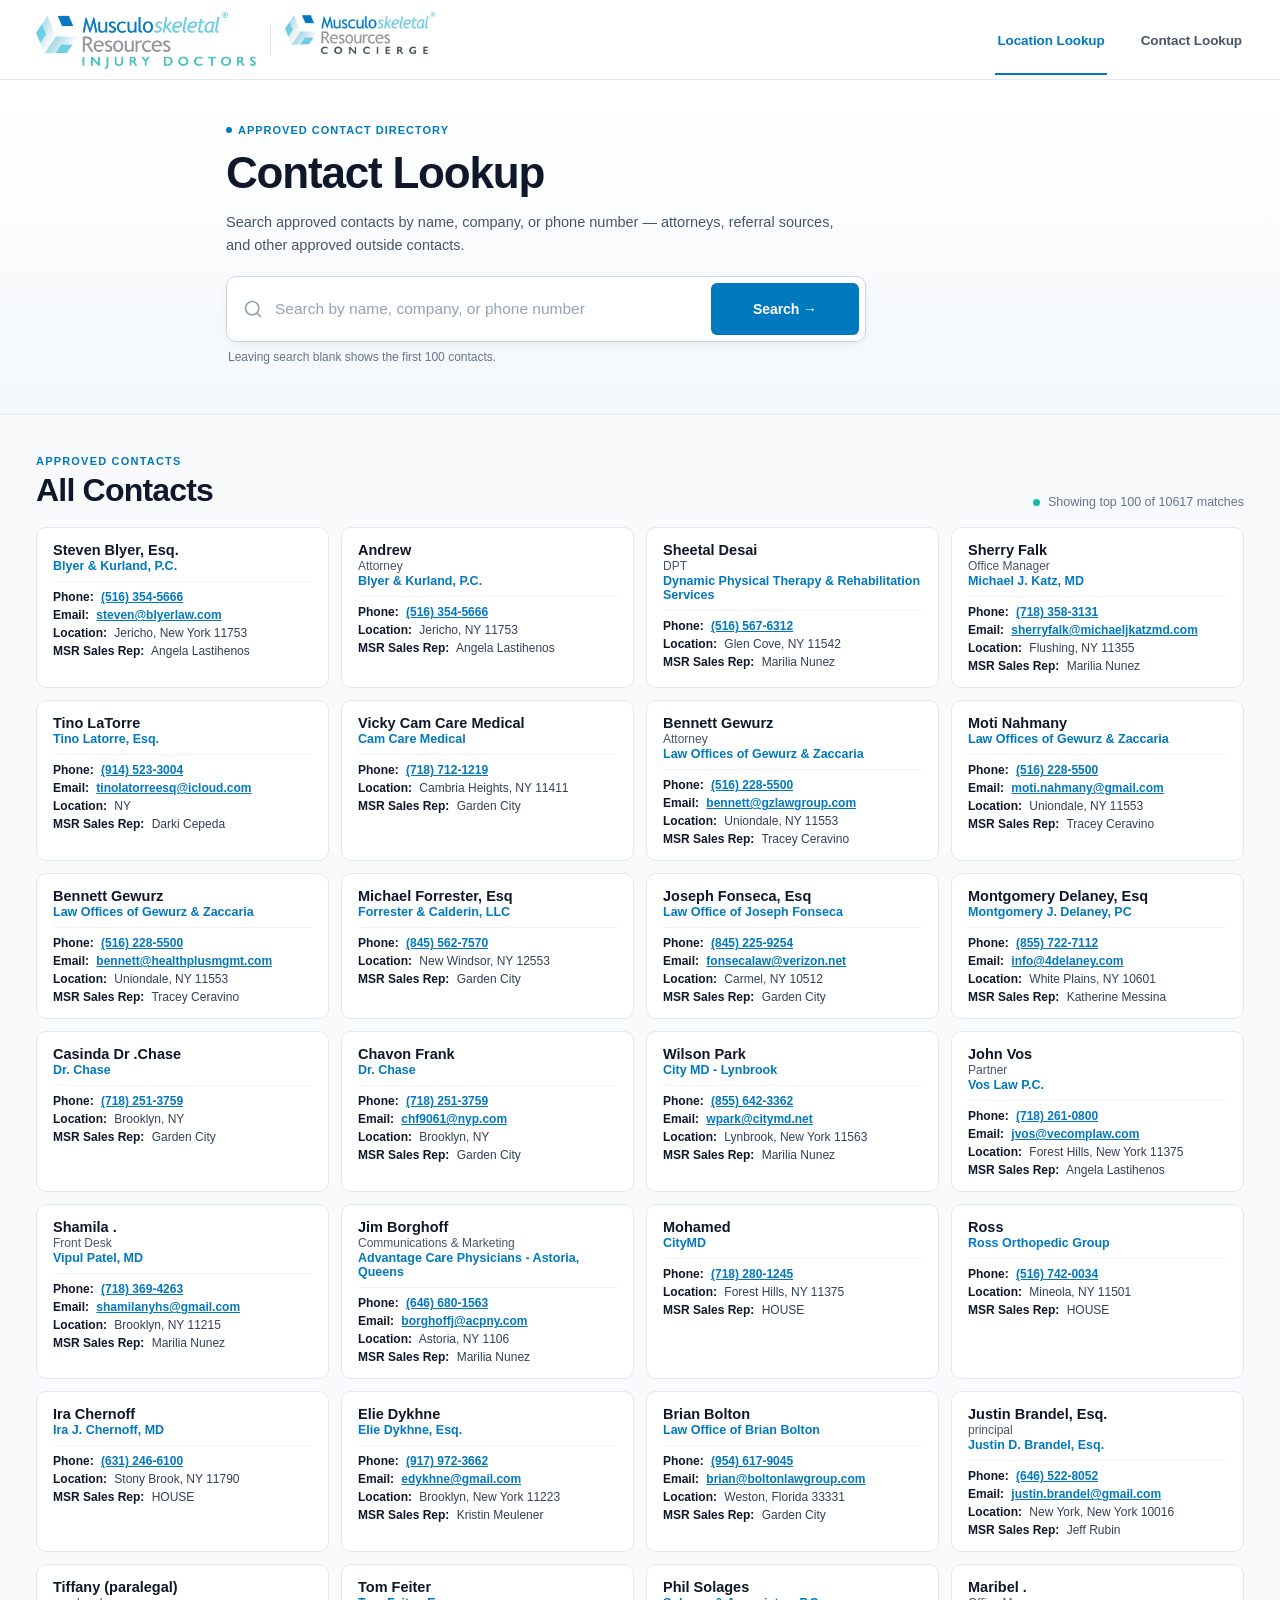
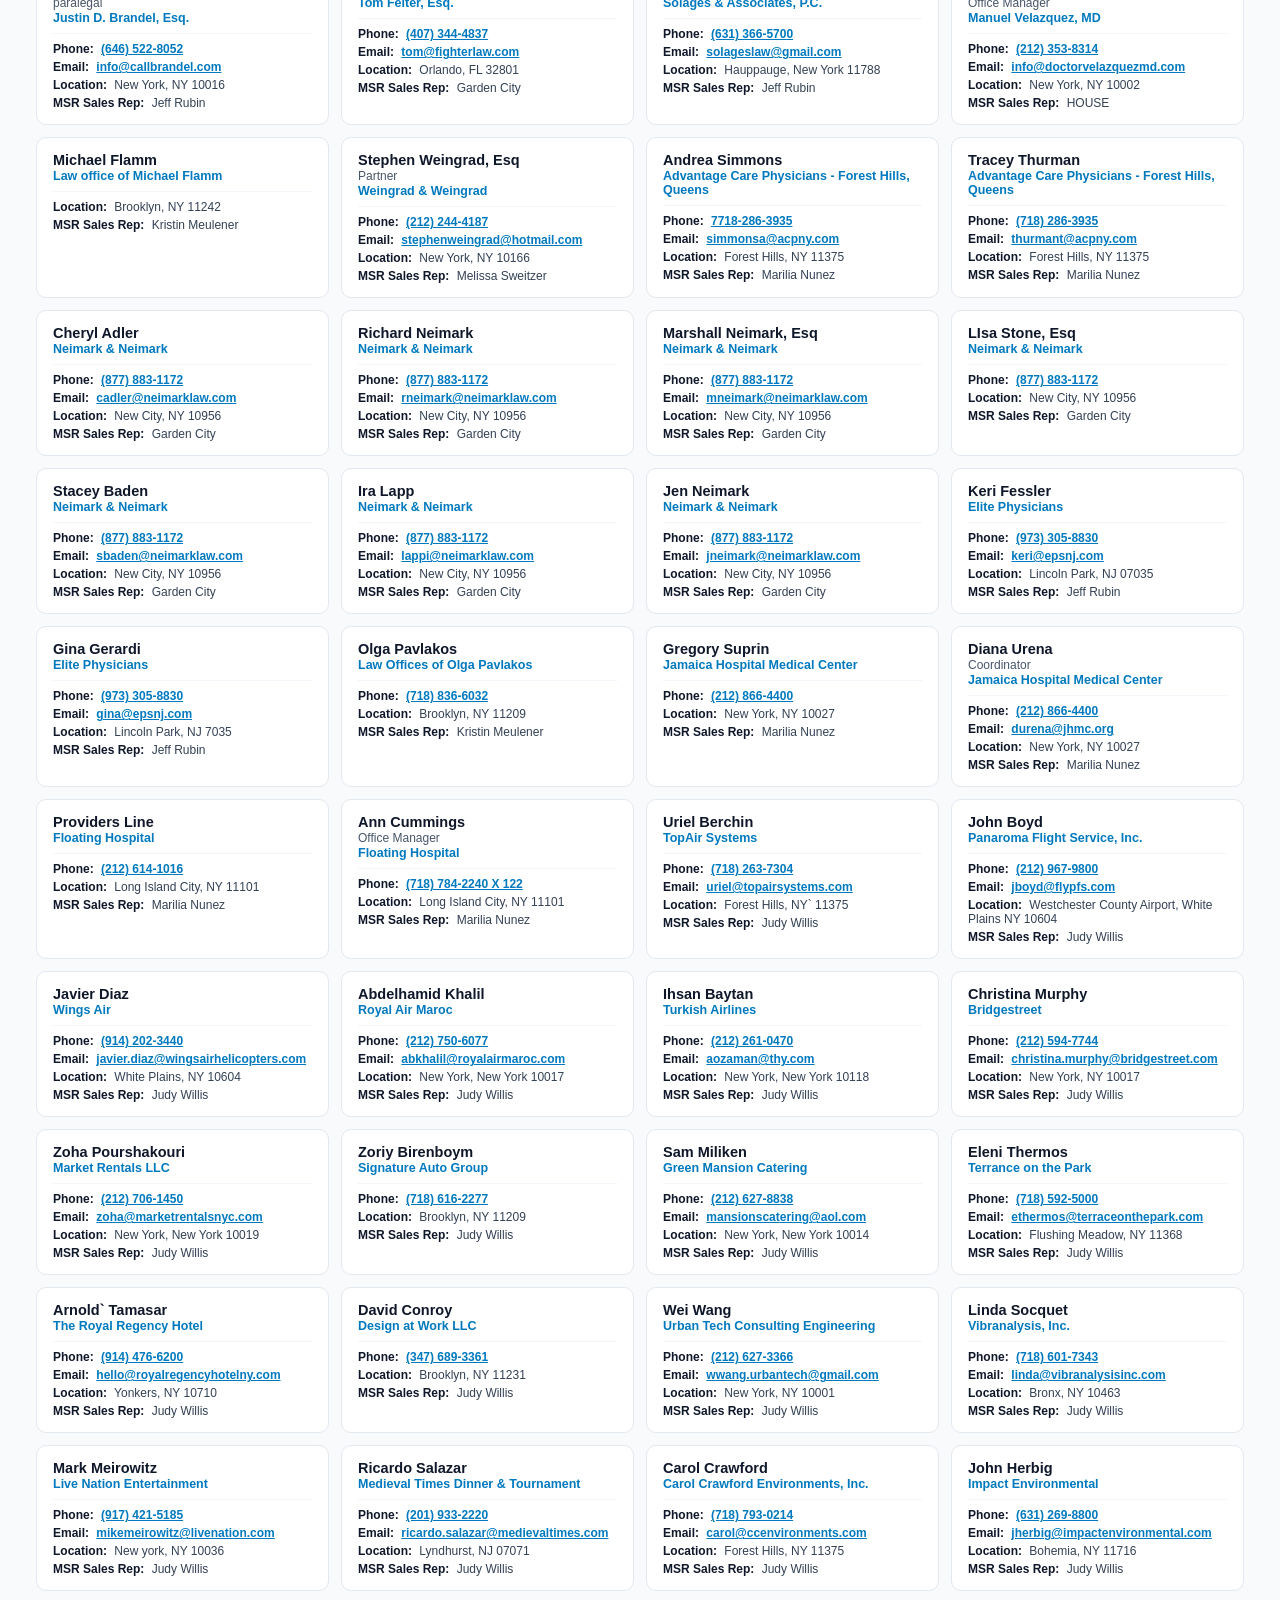
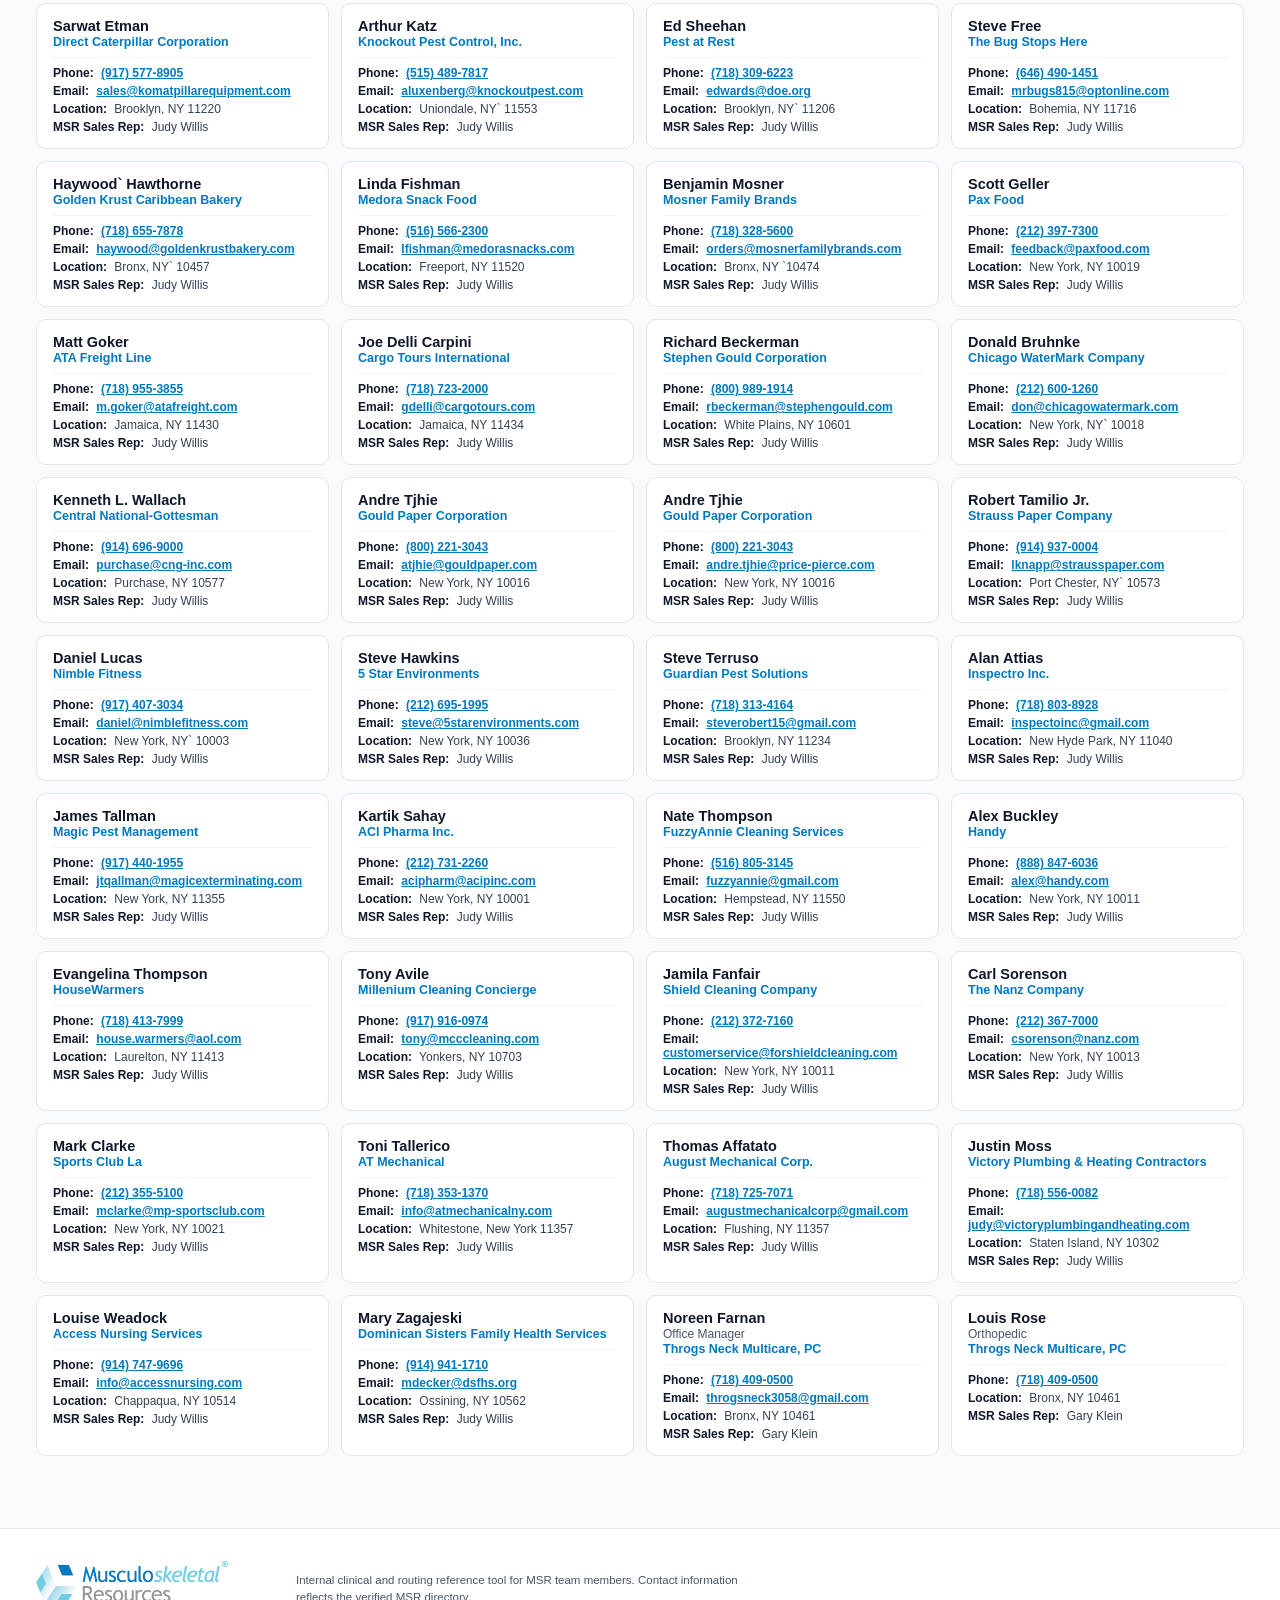
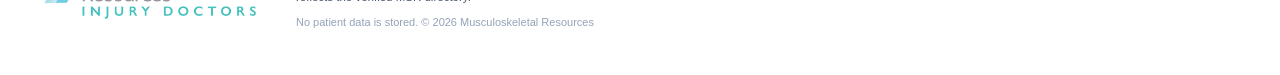
==== commit 7ed5d335: "Add MSR Sales Rep field to contact cards, MSR Concierge logo to header - contacts.json now includes " ====
--- a/contacts.html
+++ b/contacts.html
@@ -16,11 +16,19 @@
 <body>
   <main>
     <header class="site-header">
-      <a class="brand" href="index.html" aria-label="MSR Pain and Injury home">
-        <span class="brand-logo">
-          <img src="https://msr-location-finder.vercel.app/msr-logo.png" alt="Musculoskeletal Resources Injury Doctors" onerror="this.onerror=null; this.src='/msr-logo.png';">
-        </span>
-      </a>
+      <div class="brand-group">
+        <a class="brand" href="index.html" aria-label="MSR Pain and Injury home">
+          <span class="brand-logo">
+            <img src="https://msr-location-finder.vercel.app/msr-logo.png" alt="Musculoskeletal Resources Injury Doctors" onerror="this.onerror=null; this.src='/msr-logo.png';">
+          </span>
+        </a>
+        <span class="brand-divider" aria-hidden="true"></span>
+        <a class="brand" href="https://msrconcierge.com" target="_blank" rel="noreferrer" aria-label="MSR Concierge">
+          <span class="brand-logo brand-logo-concierge">
+            <img src="/msr-concierge-logo.png" alt="Musculoskeletal Resources Concierge">
+          </span>
+        </a>
+      </div>
 
       <nav aria-label="Primary navigation">
         <a href="index.html">Location Lookup</a>
--- a/style.css
+++ b/style.css
@@ -63,6 +63,11 @@
     .brand-logo { display: block; width: 220px; height: 56px; flex: 0 0 auto; }
     .brand-logo img { display: block; width: 220px; height: auto; max-width: 100%; object-fit: contain; }
 
+    .brand-group { display: inline-flex; align-items: center; gap: 14px; }
+    .brand-divider { width: 1px; height: 32px; background: var(--slate-200); flex: 0 0 auto; }
+    .brand-logo-concierge { width: 150px; height: 56px; }
+    .brand-logo-concierge img { width: 150px; height: auto; max-width: 100%; object-fit: contain; }
+
     .site-header nav {
       display: flex;
       align-items: center;
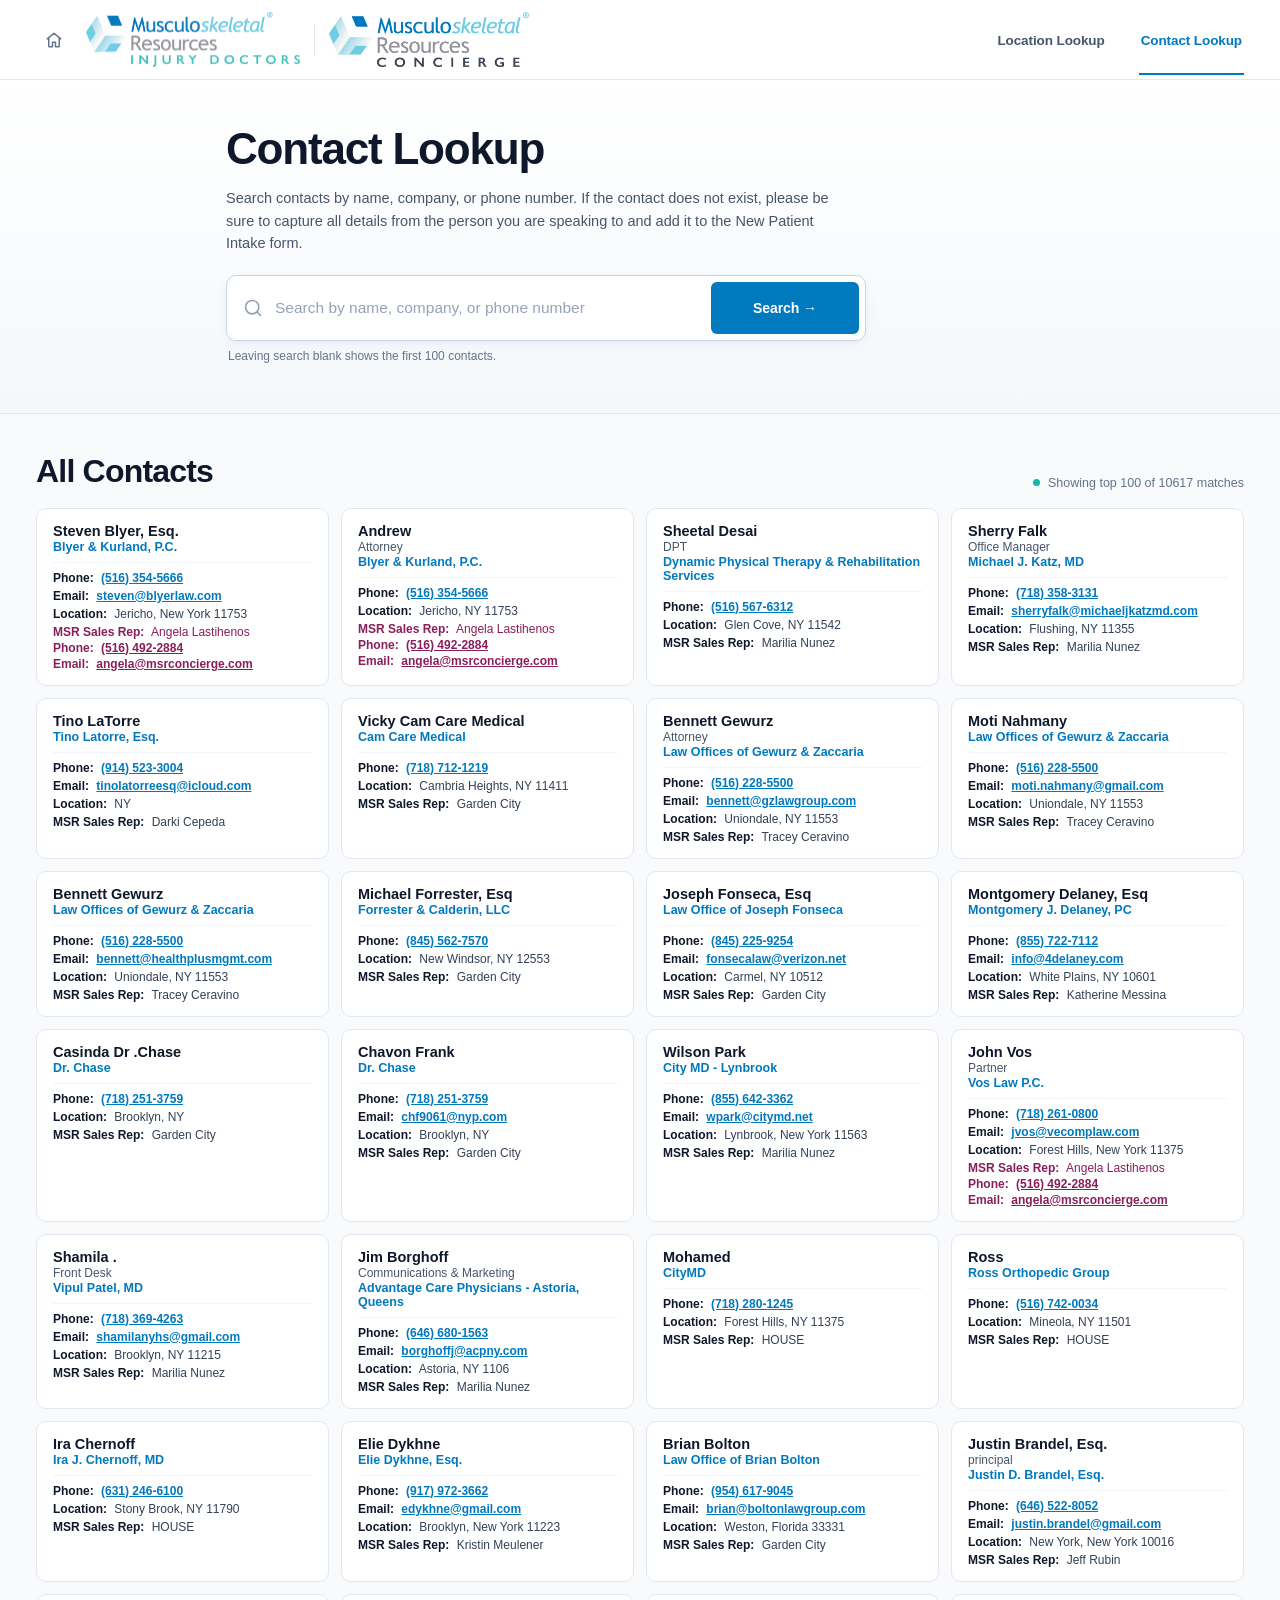
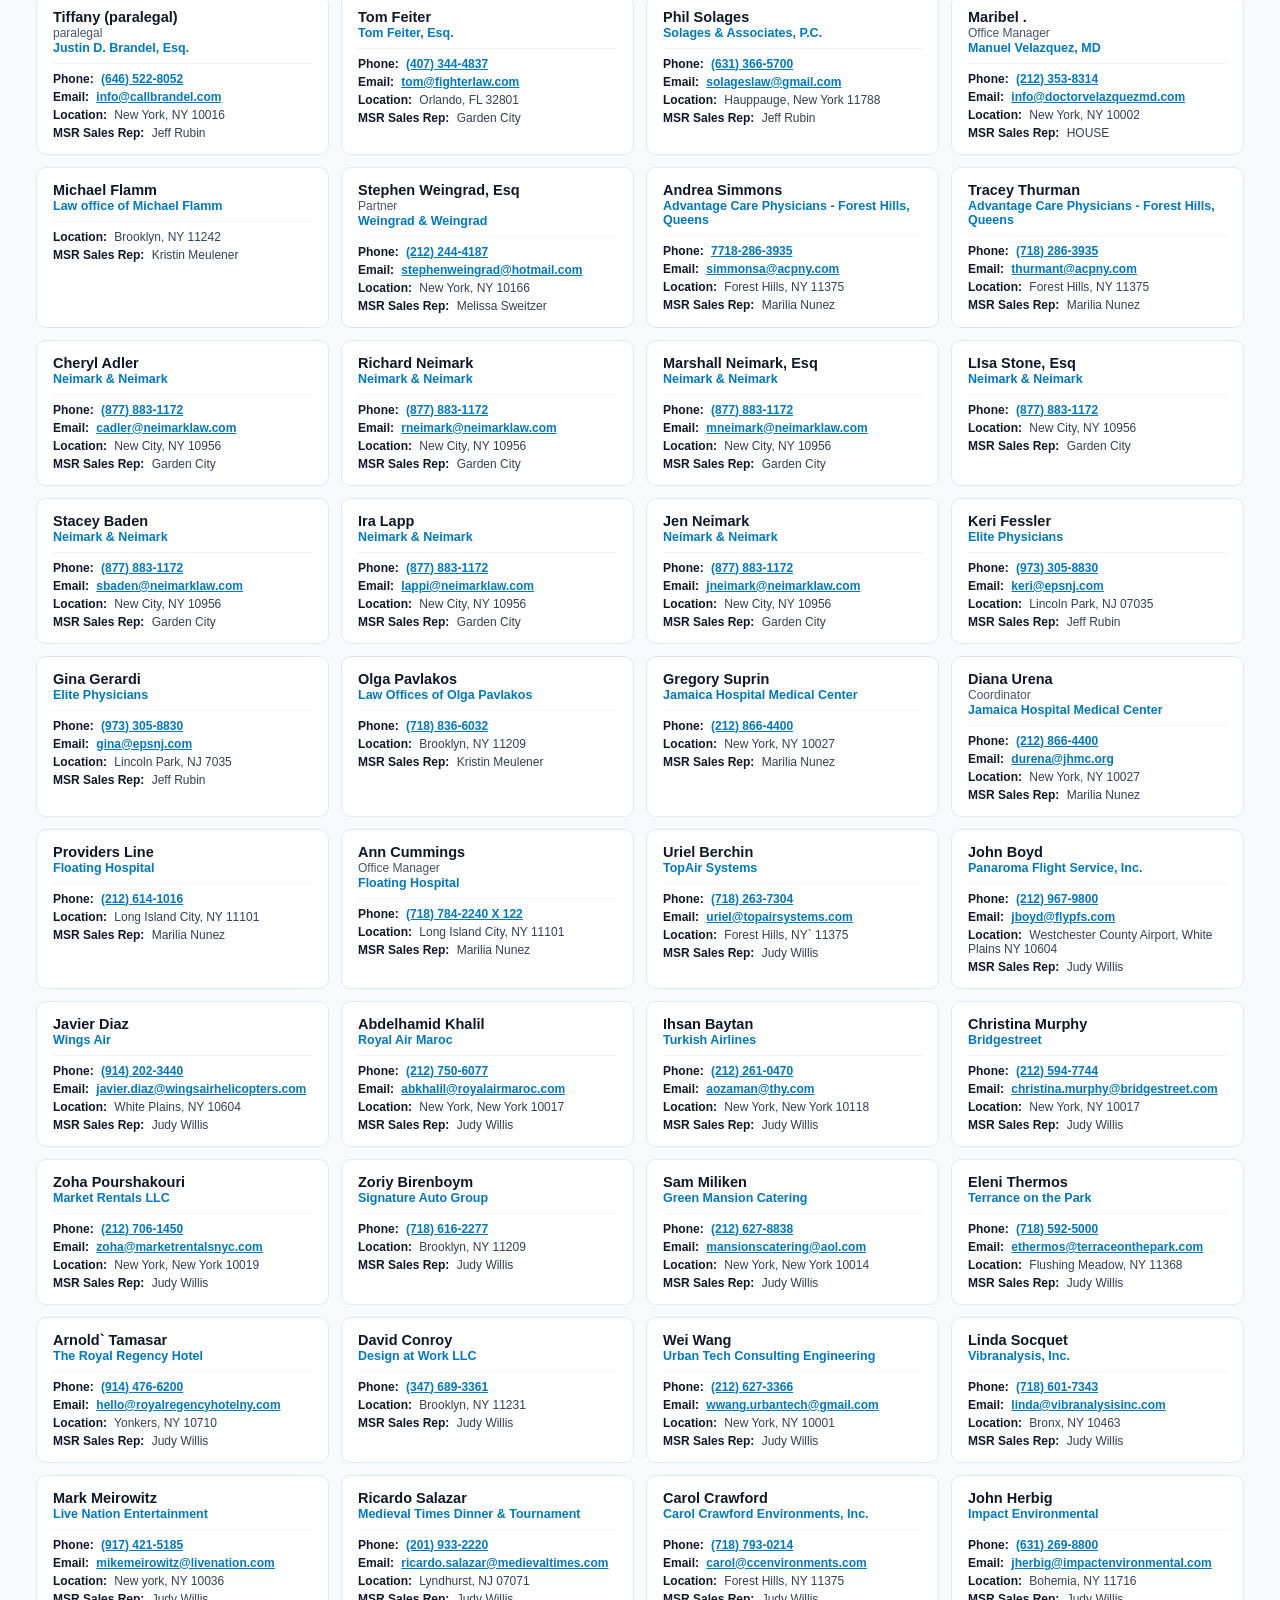
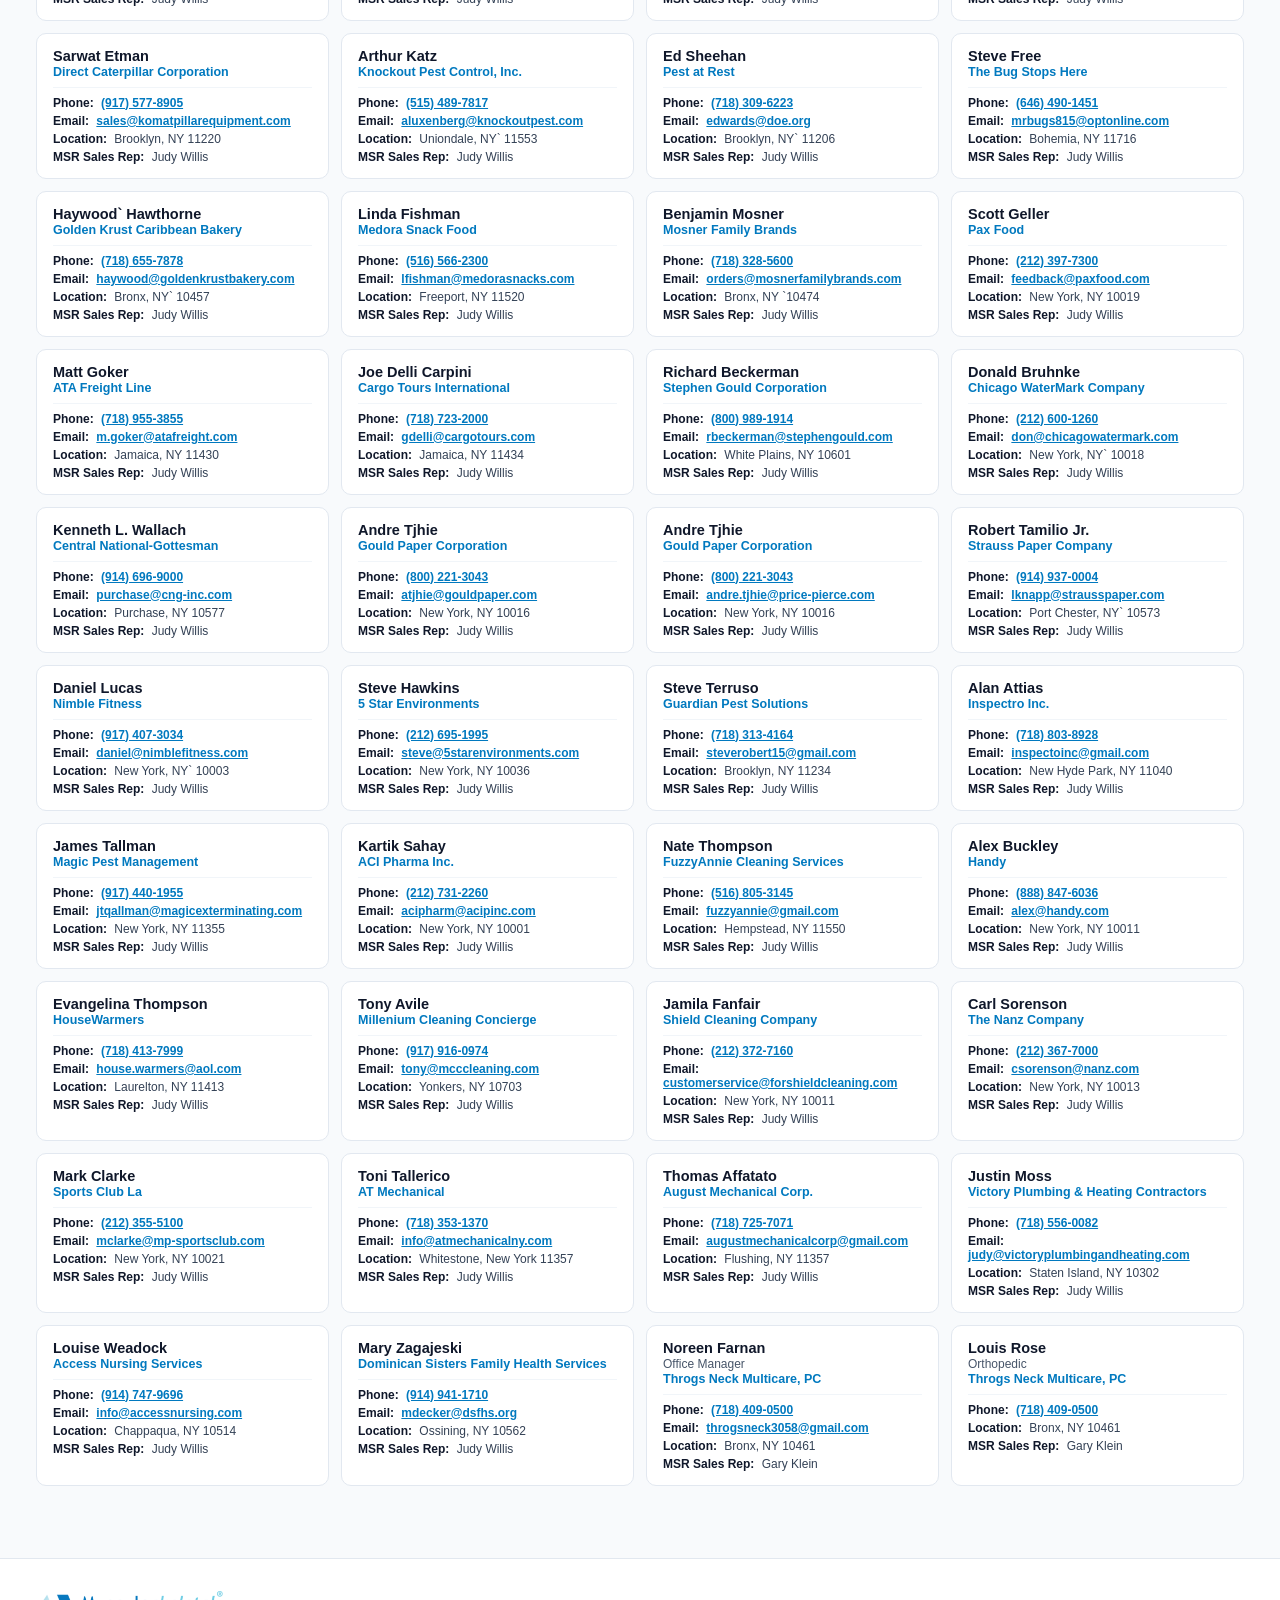
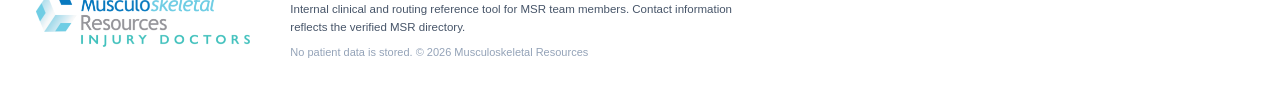
==== commit 6696b357: "Header/nav overhaul, sales rep contact info, scoped provider filter - Both logos now render at the s" ====
--- a/contacts.html
+++ b/contacts.html
@@ -16,32 +16,39 @@
 <body>
   <main>
     <header class="site-header">
-      <div class="brand-group">
-        <a class="brand" href="index.html" aria-label="MSR Pain and Injury home">
-          <span class="brand-logo">
-            <img src="https://msr-location-finder.vercel.app/msr-logo.png" alt="Musculoskeletal Resources Injury Doctors" onerror="this.onerror=null; this.src='/msr-logo.png';">
+      <div class="header-left">
+        <a class="home-icon-link" href="index.html" aria-label="Home">
+          <svg viewBox="0 0 24 24" fill="none" stroke="currentColor" stroke-width="2" stroke-linecap="round" stroke-linejoin="round" aria-hidden="true">
+            <path d="M3 10.5 12 3l9 7.5"></path>
+            <path d="M5 9.5V20a1 1 0 0 0 1 1h4v-6h4v6h4a1 1 0 0 0 1-1V9.5"></path>
+          </svg>
+        </a>
+        <div class="brand-group">
+          <span class="brand">
+            <span class="brand-logo">
+              <img src="https://msr-location-finder.vercel.app/msr-logo.png" alt="Musculoskeletal Resources Injury Doctors" onerror="this.onerror=null; this.src='/msr-logo.png';">
+            </span>
           </span>
-        </a>
-        <span class="brand-divider" aria-hidden="true"></span>
-        <a class="brand" href="https://msrconcierge.com" target="_blank" rel="noreferrer" aria-label="MSR Concierge">
-          <span class="brand-logo brand-logo-concierge">
-            <img src="/msr-concierge-logo.png" alt="Musculoskeletal Resources Concierge">
+          <span class="brand-divider" aria-hidden="true"></span>
+          <span class="brand">
+            <span class="brand-logo brand-logo-concierge">
+              <img src="/msr-concierge-logo.png" alt="Musculoskeletal Resources Concierge">
+            </span>
           </span>
-        </a>
+        </div>
       </div>
 
       <nav aria-label="Primary navigation">
         <a href="index.html">Location Lookup</a>
-        <a href="contacts.html">Contact Lookup</a>
+        <a href="contacts.html" class="active">Contact Lookup</a>
       </nav>
     </header>
 
     <section class="hero" id="top">
       <div class="hero-inner contacts-hero-inner">
         <div class="hero-left">
-          <div class="hero-badge-kicker"><span></span> Approved Contact Directory</div>
           <h1>Contact Lookup</h1>
-          <p>Search approved contacts by name, company, or phone number &mdash; attorneys, referral sources, and other approved outside contacts.</p>
+          <p>Search contacts by name, company, or phone number. If the contact does not exist, please be sure to capture all details from the person you are speaking to and add it to the New Patient Intake form.</p>
 
           <form class="zip-search" id="contact-search-form" aria-label="Search approved contacts">
             <div class="zip-search-console">
@@ -63,7 +70,6 @@
     <section class="finder" id="finder" aria-labelledby="finder-title">
       <div class="section-heading">
         <div>
-          <span class="section-kicker" id="section-kicker">APPROVED CONTACTS</span>
           <h2 id="finder-title"><span id="finder-title-text">All Contacts</span></h2>
         </div>
         <p role="status" aria-live="polite"><i></i><span id="results-status">Loading contacts&hellip;</span></p>
--- a/style.css
+++ b/style.css
@@ -59,14 +59,32 @@
       position: relative;
       z-index: 100;
     }
+    .header-left { display: flex; align-items: center; gap: 14px; }
     .brand { display: inline-flex; align-items: center; }
-    .brand-logo { display: block; width: 220px; height: 56px; flex: 0 0 auto; }
-    .brand-logo img { display: block; width: 220px; height: auto; max-width: 100%; object-fit: contain; }
+    .brand-logo { display: block; height: 56px; flex: 0 0 auto; }
+    .brand-logo img { display: block; height: 56px; width: auto; max-width: 100%; object-fit: contain; }
 
     .brand-group { display: inline-flex; align-items: center; gap: 14px; }
     .brand-divider { width: 1px; height: 32px; background: var(--slate-200); flex: 0 0 auto; }
-    .brand-logo-concierge { width: 150px; height: 56px; }
-    .brand-logo-concierge img { width: 150px; height: auto; max-width: 100%; object-fit: contain; }
+    .brand-logo-concierge { height: 56px; width: auto; }
+    .brand-logo-concierge img { height: 56px; width: auto; max-width: 100%; object-fit: contain; }
+
+    .home-icon-link {
+      display: inline-flex;
+      align-items: center;
+      justify-content: center;
+      width: 36px;
+      height: 36px;
+      border-radius: var(--radius-sm);
+      color: var(--slate-500);
+      transition: background 0.15s ease, color 0.15s ease;
+      flex: 0 0 auto;
+    }
+    .home-icon-link:hover {
+      background: var(--slate-100);
+      color: var(--blue);
+    }
+    .home-icon-link svg { width: 18px; height: 18px; }
 
     .site-header nav {
       display: flex;
@@ -84,14 +102,11 @@
       cursor: pointer;
     }
     .site-header nav a.active,
-    .site-header nav a:first-child {
-      color: var(--blue);
-      border-bottom-color: var(--blue);
-      font-weight: 700;
-    }
     .site-header nav a:hover,
     .site-header nav a:focus-visible {
       color: var(--blue);
+      border-bottom-color: var(--blue);
+      font-weight: 700;
     }
 
     .hero {
@@ -579,6 +594,16 @@
     .contact-detail b { color: var(--slate-900); font-weight: 700; margin-right: 4px; }
     .contact-detail a { color: var(--blue); font-weight: 600; text-decoration: underline; }
     .contact-detail a:hover { color: var(--blue-dark); }
+    .sales-rep-block {
+      display: flex;
+      flex-direction: column;
+      gap: 2px;
+      font-size: 12px;
+      color: #8a1e5a;
+    }
+    .sales-rep-block b { color: #8a1e5a; font-weight: 700; margin-right: 4px; }
+    .sales-rep-block a { color: #8a1e5a; font-weight: 600; text-decoration: underline; }
+    .sales-rep-block a:hover { opacity: 0.8; }
     .contact-empty {
       grid-column: 1 / -1;
       padding: 32px;
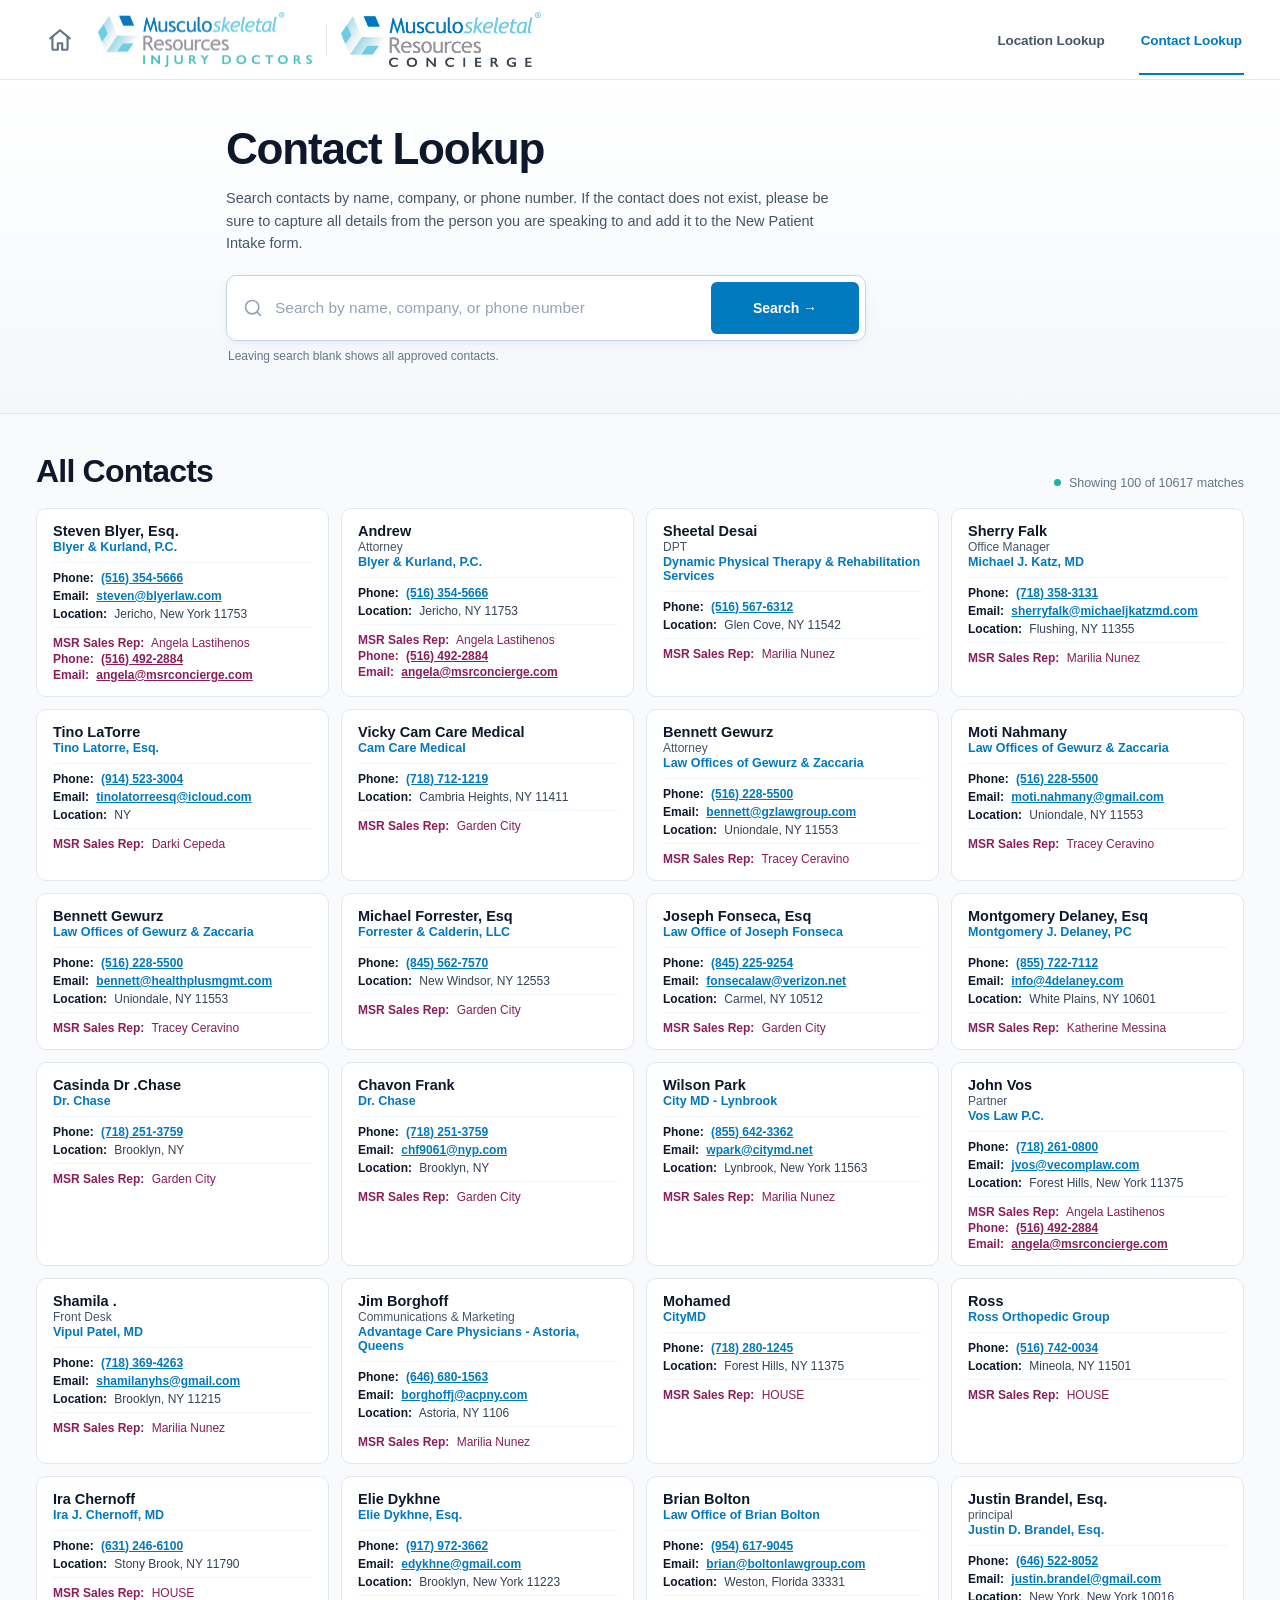
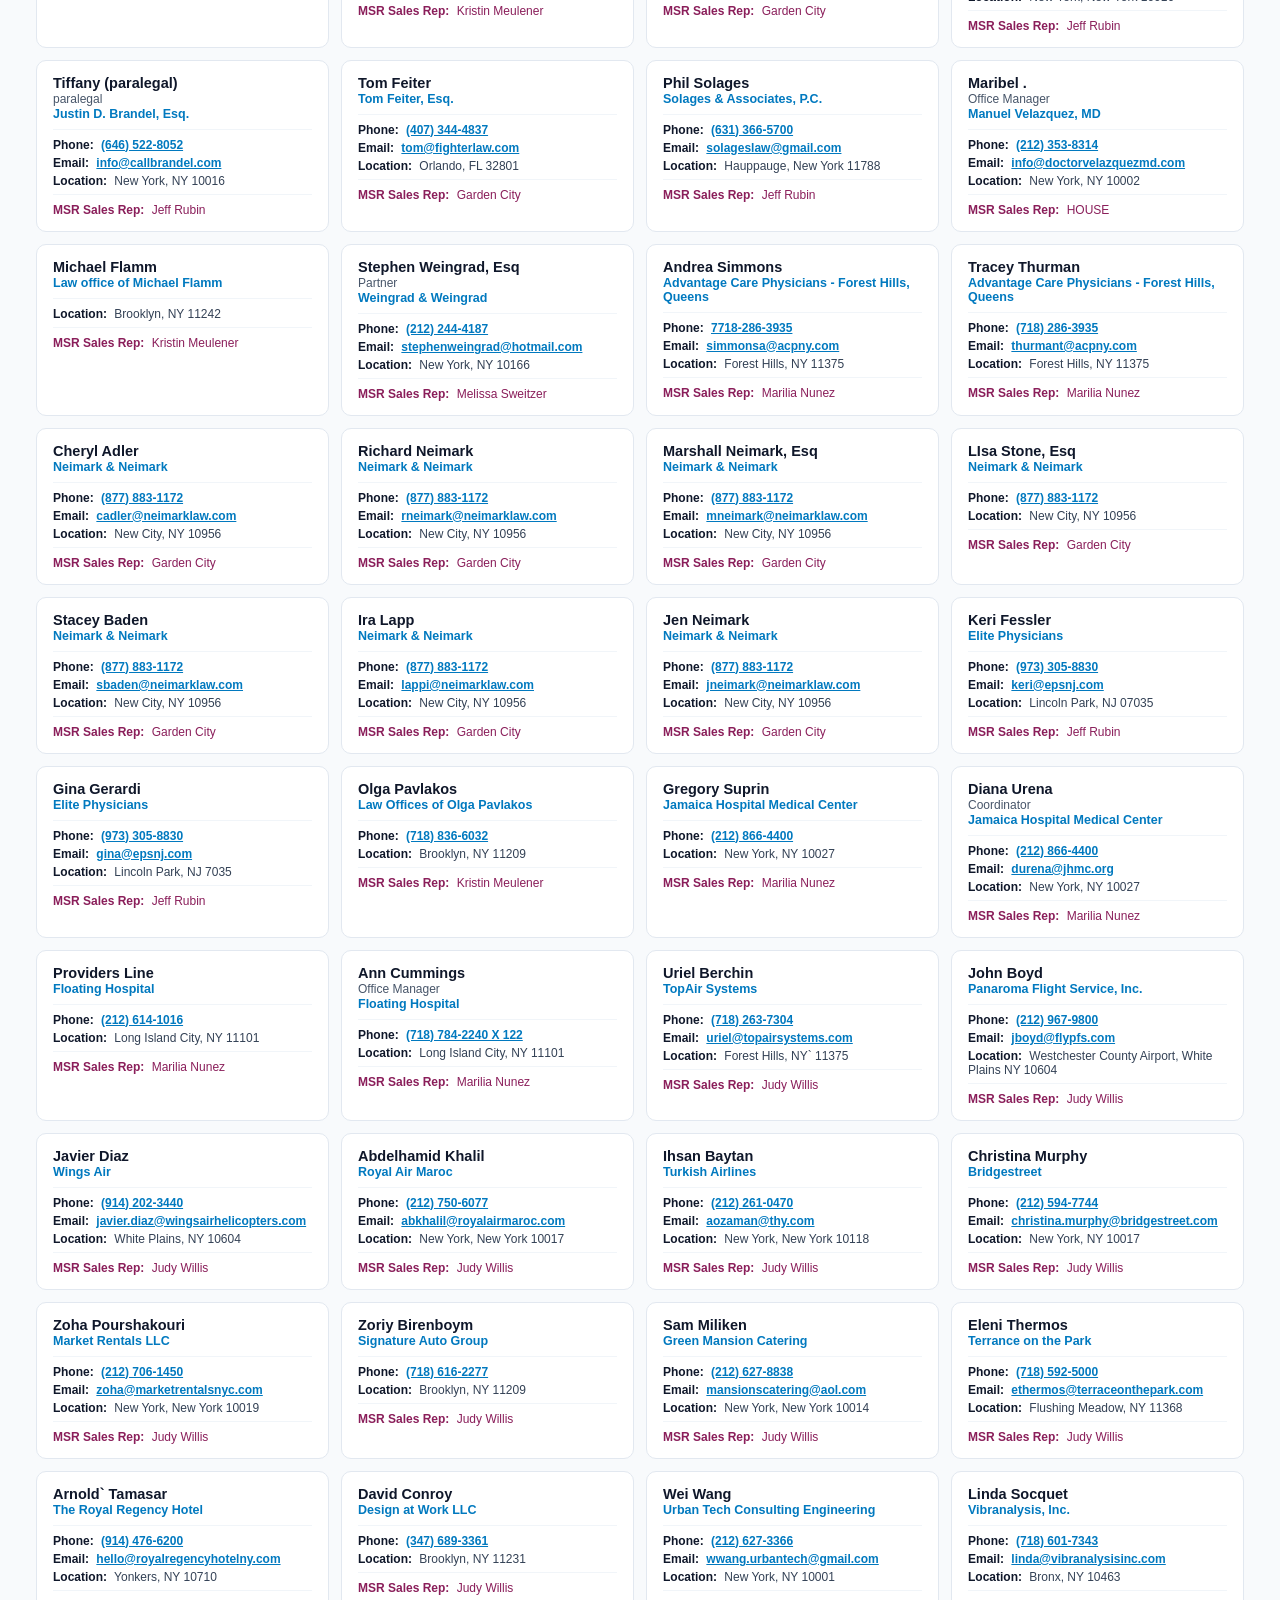
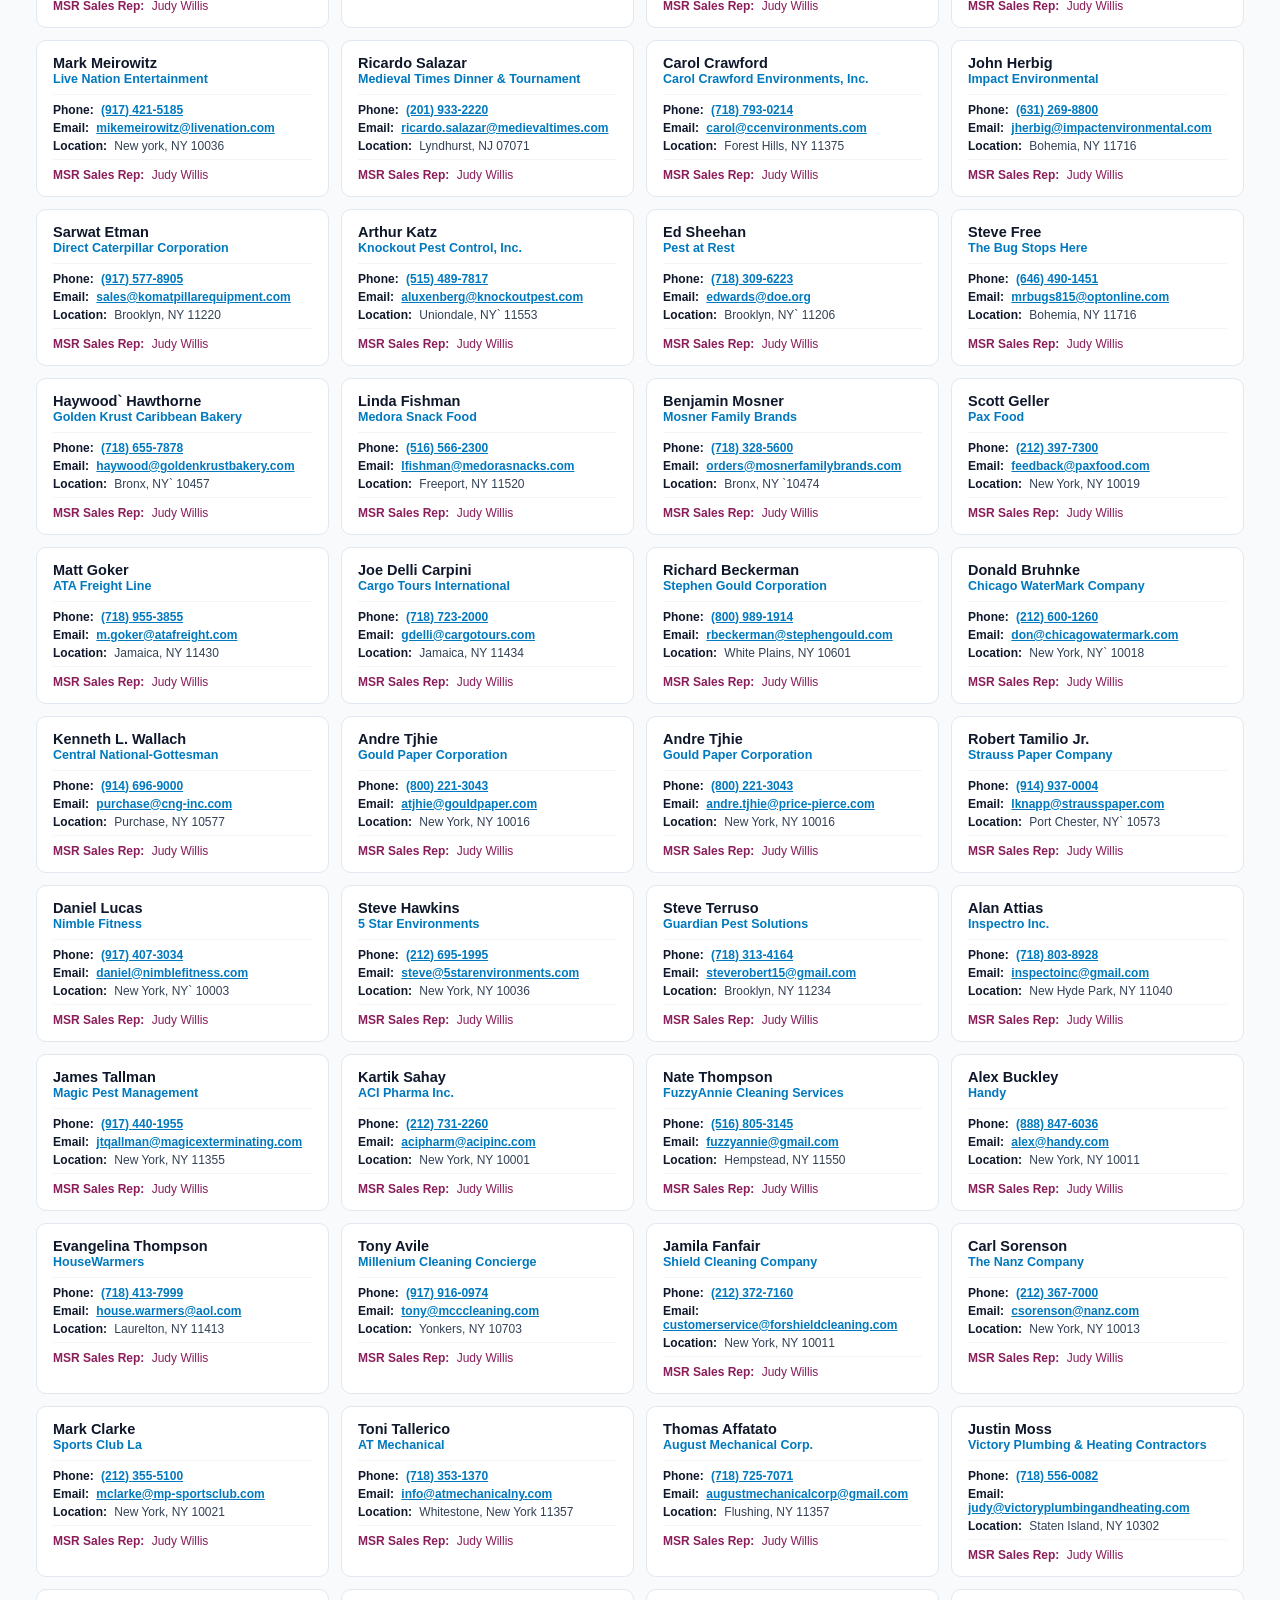
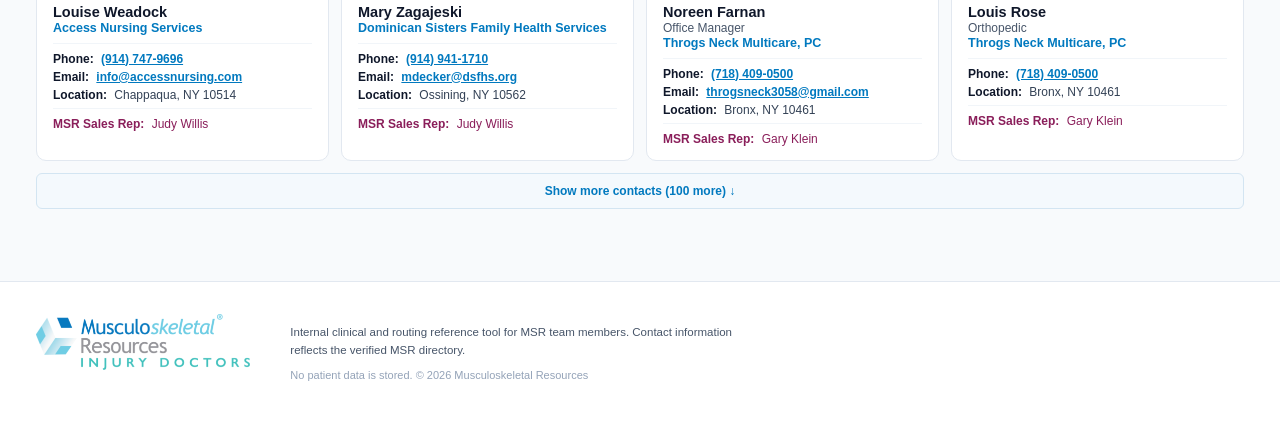
==== commit 56f6427a: "Add contact pagination, unify card headers, and refine appt popup - Contact Lookup now has a "Show m" ====
--- a/contacts.html
+++ b/contacts.html
@@ -76,6 +76,7 @@
       </div>
 
       <ol class="contact-list" id="contact-list" aria-label="Approved contacts list"></ol>
+      <button type="button" id="load-more-btn" class="show-all-btn" style="display: none;">Show more contacts &darr;</button>
     </section>
 
     <footer>
--- a/style.css
+++ b/style.css
@@ -73,9 +73,9 @@
       display: inline-flex;
       align-items: center;
       justify-content: center;
-      width: 36px;
-      height: 36px;
-      border-radius: var(--radius-sm);
+      width: 48px;
+      height: 48px;
+      border-radius: var(--radius-md);
       color: var(--slate-500);
       transition: background 0.15s ease, color 0.15s ease;
       flex: 0 0 auto;
@@ -84,7 +84,7 @@
       background: var(--slate-100);
       color: var(--blue);
     }
-    .home-icon-link svg { width: 18px; height: 18px; }
+    .home-icon-link svg { width: 26px; height: 26px; }
 
     .site-header nav {
       display: flex;
@@ -135,22 +135,40 @@
     }
     
     .shortcuts-box {
-      background: var(--blue);
-      border-radius: var(--radius-md);
-      padding: 12px 16px;
+      background: var(--white);
+      border: 1px solid var(--slate-200);
+      border-radius: var(--radius-lg);
+      box-shadow: var(--shadow-card);
+      padding: 22px 24px;
       margin-bottom: 18px;
       display: flex;
-      align-items: center;
-      gap: 16px;
-      flex-wrap: wrap;
-    }
-    .shortcuts-label {
-      color: var(--white);
-      font-size: 11px;
-      font-weight: 800;
-      text-transform: uppercase;
-      letter-spacing: 0.8px;
-      flex-shrink: 0;
+      flex-direction: column;
+      position: relative;
+      overflow: hidden;
+    }
+    .shortcuts-box::before {
+      content: "";
+      position: absolute;
+      top: 0;
+      left: 0;
+      right: 0;
+      height: 3px;
+      background: linear-gradient(90deg, var(--blue) 0%, var(--sky) 100%);
+    }
+    .shortcuts-header {
+      display: flex;
+      align-items: center;
+      justify-content: space-between;
+      border-bottom: 1px solid var(--slate-100);
+      padding-bottom: 12px;
+      margin-bottom: 14px;
+    }
+    .shortcuts-header h3 {
+      margin: 0;
+      font-size: 15px;
+      font-weight: 700;
+      color: var(--slate-800);
+      letter-spacing: -0.2px;
     }
     .shortcuts-links {
       display: flex;
@@ -159,16 +177,19 @@
       flex-wrap: wrap;
     }
     .shortcuts-links a {
-      background: rgba(255, 255, 255, 0.14);
+      background: var(--blue-surface);
+      border: 1px solid #d3e5f2;
+      color: var(--blue);
+      font-size: 12px;
+      font-weight: 700;
+      padding: 5px 12px;
+      border-radius: var(--radius-sm);
+      transition: background 0.15s ease, color 0.15s ease, border-color 0.15s ease;
+    }
+    .shortcuts-links a:hover {
+      background: var(--blue);
+      border-color: var(--blue);
       color: var(--white);
-      font-size: 12px;
-      font-weight: 600;
-      padding: 5px 12px;
-      border-radius: var(--radius-sm);
-      transition: background 0.15s ease;
-    }
-    .shortcuts-links a:hover {
-      background: rgba(255, 255, 255, 0.26);
     }
 
     .hero-badge-kicker {
@@ -196,7 +217,7 @@
       letter-spacing: -1.2px;
       max-width: 720px;
       margin: 0;
-      font-weight: 800;
+      font-weight: 700;
       color: var(--slate-900);
     }
     h1 em {
@@ -419,7 +440,7 @@
       font-size: clamp(24px, 2.6vw, 32px);
       letter-spacing: -0.8px;
       margin: 3px 0 0;
-      font-weight: 800;
+      font-weight: 700;
       color: var(--slate-900);
     }
     #finder-title-text { color: var(--slate-900); }
@@ -445,27 +466,63 @@
     .nav-tab-filters {
       background: var(--white);
       border: 1px solid var(--slate-200);
-      border-radius: var(--radius-md);
-      box-shadow: var(--shadow-subtle);
-      padding: 12px 16px;
+      border-radius: var(--radius-lg);
+      box-shadow: var(--shadow-card);
+      padding: 22px 24px;
       margin-bottom: 20px;
       display: flex;
       flex-direction: column;
-      gap: 10px;
-    }
+      gap: 12px;
+    }
+    .filters-header {
+      display: flex;
+      align-items: center;
+      justify-content: space-between;
+      border-bottom: 1px solid var(--slate-100);
+      padding-bottom: 12px;
+      margin-bottom: 2px;
+    }
+    .filters-header h3 {
+      margin: 0;
+      font-size: 15px;
+      font-weight: 700;
+      color: var(--slate-800);
+      letter-spacing: -0.2px;
+    }
+    .clear-filters-btn {
+      background: none;
+      border: none;
+      color: var(--blue);
+      font-size: 12px;
+      font-weight: 700;
+      cursor: pointer;
+      display: inline-flex;
+      align-items: center;
+      gap: 4px;
+      padding: 4px 8px;
+      border-radius: var(--radius-sm);
+      transition: background 0.15s ease, color 0.15s ease;
+    }
+    .clear-filters-btn:hover { background: var(--blue-surface); color: var(--blue-dark); }
+    .clear-filters-btn[hidden] { display: none; }
     .filter-group-row {
       display: flex;
       align-items: center;
-      gap: 10px;
+      gap: 12px;
       flex-wrap: wrap;
+    }
+    .filter-group-row + .filter-group-row {
+      padding-top: 12px;
+      border-top: 1px dashed var(--slate-100);
     }
     .filter-group-label {
       font-size: 11px;
       font-weight: 700;
       text-transform: uppercase;
       letter-spacing: 0.6px;
-      color: var(--slate-400);
-      min-width: 60px;
+      color: var(--slate-500);
+      width: 68px;
+      flex-shrink: 0;
     }
     .filter-tab-items {
       display: flex;
@@ -595,6 +652,9 @@
     .contact-detail a { color: var(--blue); font-weight: 600; text-decoration: underline; }
     .contact-detail a:hover { color: var(--blue-dark); }
     .sales-rep-block {
+      border-top: 1px solid var(--slate-100);
+      padding-top: 8px;
+      margin-top: 2px;
       display: flex;
       flex-direction: column;
       gap: 2px;
@@ -750,6 +810,8 @@
       display: inline-block;
       margin-bottom: 1px;
     }
+    .escalation-contact { margin-top: 6px; }
+    .escalation-contact:first-child { margin-top: 0; }
     .split-row a {
       color: var(--blue);
       font-weight: 600;
@@ -805,6 +867,93 @@
       border-radius: 999px;
       border: 1px solid var(--slate-200);
     }
+
+    .provider-tag-has-notes {
+      background: var(--blue-surface);
+      border-color: #cde3f2;
+      color: var(--blue-deep);
+      cursor: help;
+      display: inline-flex;
+      align-items: center;
+      gap: 4px;
+      transition: background 0.15s ease, border-color 0.15s ease;
+    }
+    .provider-tag-has-notes:hover,
+    .provider-tag-has-notes:focus-visible {
+      background: var(--blue);
+      border-color: var(--blue);
+      color: var(--white);
+      outline: none;
+    }
+    .provider-note-indicator { font-size: 12px; line-height: 1; }
+
+    .provider-tooltip {
+      position: absolute;
+      z-index: 5000;
+      width: 340px;
+      max-width: calc(100vw - 24px);
+      background: var(--white);
+      border: 1px solid var(--slate-200);
+      border-radius: var(--radius-lg);
+      box-shadow: var(--shadow-elevated);
+      padding: 16px 18px;
+    }
+    .provider-tooltip::before {
+      content: "";
+      position: absolute;
+      top: 0;
+      left: 0;
+      right: 0;
+      height: 3px;
+      border-radius: var(--radius-lg) var(--radius-lg) 0 0;
+      background: linear-gradient(90deg, var(--blue) 0%, var(--sky) 100%);
+    }
+    .provider-tooltip-title {
+      font-size: 14px;
+      font-weight: 800;
+      color: var(--slate-900);
+      letter-spacing: -0.2px;
+      margin-bottom: 2px;
+    }
+    .provider-tooltip-kicker {
+      font-size: 10px;
+      font-weight: 800;
+      text-transform: uppercase;
+      letter-spacing: 0.6px;
+      color: var(--blue);
+      margin-bottom: 10px;
+      padding-bottom: 8px;
+      border-bottom: 1px solid var(--slate-100);
+    }
+    .provider-tooltip-list {
+      margin: 0;
+      padding-left: 16px;
+      display: flex;
+      flex-direction: column;
+      gap: 7px;
+    }
+    .provider-tooltip-list li {
+      font-size: 12px;
+      line-height: 1.5;
+      color: var(--slate-700);
+    }
+    .provider-tooltip-list li b { color: var(--slate-900); }
+    .provider-tooltip-list ul {
+      margin: 5px 0 0;
+      padding-left: 16px;
+      display: flex;
+      flex-direction: column;
+      gap: 4px;
+      list-style: circle;
+    }
+    .provider-tooltip-list ul li { color: var(--slate-600); }
+    .provider-tooltip-list a {
+      color: var(--blue);
+      font-weight: 600;
+      text-decoration: underline;
+      pointer-events: auto;
+    }
+    .provider-tooltip-list a:hover { color: var(--blue-dark); }
 
     .insurance-unavailable {
       flex-basis: 100%;
@@ -1051,7 +1200,21 @@
     }
 
     @media (max-width: 900px) {
-      .site-header { padding: 0 20px; }
+      .site-header {
+        padding: 12px 20px;
+        min-height: auto;
+        flex-wrap: wrap;
+        justify-content: center;
+        row-gap: 10px;
+      }
+      .header-left { order: 1; }
+      .site-header nav {
+        order: 2;
+        width: 100%;
+        justify-content: center;
+        gap: 24px;
+      }
+      .site-header nav a { padding: 8px 2px; }
       .finder { padding: 24px 20px 50px; }
       .finder-layout { grid-template-columns: 1fr; }
       .map-panel {
@@ -1068,6 +1231,13 @@
     }
 
     @media (max-width: 640px) {
+      .header-left { gap: 8px; }
+      .home-icon-link { width: 40px; height: 40px; }
+      .home-icon-link svg { width: 22px; height: 22px; }
+      .brand-group { gap: 8px; }
+      .brand-logo, .brand-logo-concierge { height: 42px; }
+      .brand-logo img, .brand-logo-concierge img { height: 42px; }
+      .brand-divider { height: 26px; }
       .hero-inner { padding: 28px 16px 24px; }
       .zip-search-console { flex-direction: column; align-items: stretch; padding: 10px; }
       .zip-search-console input { height: 46px; }
@@ -1078,4 +1248,152 @@
       .office-actions { padding-left: 14px; }
       .map-toolbar { flex-direction: column; align-items: flex-start; }
       .map-toolbar-actions { width: 100%; justify-content: space-between; }
+    }
+
+    /* Appointment Confirmation Modal */
+    .appt-modal-backdrop {
+      position: fixed;
+      inset: 0;
+      background: rgba(15, 23, 42, 0.55);
+      z-index: 4000;
+      display: flex;
+      align-items: center;
+      justify-content: center;
+      padding: 20px;
+    }
+    .appt-modal-backdrop[hidden] { display: none; }
+    .appt-modal {
+      background: var(--white);
+      border-radius: var(--radius-lg);
+      box-shadow: var(--shadow-elevated);
+      width: min(100%, 460px);
+      max-height: 90vh;
+      overflow-y: auto;
+      position: relative;
+    }
+    .appt-modal::before {
+      content: "";
+      position: absolute;
+      top: 0;
+      left: 0;
+      right: 0;
+      height: 4px;
+      background: linear-gradient(90deg, var(--blue) 0%, var(--sky) 100%);
+      border-radius: var(--radius-lg) var(--radius-lg) 0 0;
+    }
+    .appt-modal-header {
+      display: flex;
+      align-items: flex-start;
+      justify-content: space-between;
+      gap: 12px;
+      padding: 22px 22px 14px;
+      border-bottom: 1px solid var(--slate-100);
+    }
+    .appt-modal-kicker {
+      display: block;
+      font-size: 10.5px;
+      font-weight: 800;
+      text-transform: uppercase;
+      letter-spacing: 0.6px;
+      color: var(--blue);
+      margin-bottom: 4px;
+    }
+    .appt-modal-header h3 {
+      margin: 0;
+      font-size: 18px;
+      font-weight: 700;
+      color: var(--slate-900);
+      letter-spacing: -0.3px;
+    }
+    .appt-modal-close {
+      background: none;
+      border: none;
+      font-size: 22px;
+      line-height: 1;
+      color: var(--slate-400);
+      cursor: pointer;
+      padding: 2px 8px;
+      border-radius: var(--radius-sm);
+      transition: background 0.15s ease, color 0.15s ease;
+      flex-shrink: 0;
+    }
+    .appt-modal-close:hover { background: var(--slate-100); color: var(--slate-700); }
+
+    .appt-modal-body {
+      padding: 18px 22px;
+      display: flex;
+      flex-direction: column;
+      gap: 14px;
+    }
+    .appt-modal-office {
+      background: var(--blue-surface);
+      border: 1px solid #d6e8f4;
+      border-radius: var(--radius-sm);
+      padding: 8px 12px;
+      font-size: 12.5px;
+      font-weight: 700;
+      color: var(--blue-deep);
+    }
+    .appt-field-row { display: grid; grid-template-columns: 1fr 1fr; gap: 12px; }
+    .appt-field { display: flex; flex-direction: column; gap: 5px; }
+    .appt-field label {
+      font-size: 11px;
+      font-weight: 700;
+      text-transform: uppercase;
+      letter-spacing: 0.5px;
+      color: var(--slate-500);
+    }
+    .appt-required { color: #dc2626; }
+    .appt-field input, .appt-field textarea {
+      border: 1px solid var(--slate-300);
+      border-radius: var(--radius-sm);
+      padding: 9px 11px;
+      font-size: 13.5px;
+      color: var(--slate-900);
+      font-family: inherit;
+      resize: vertical;
+      width: 100%;
+    }
+    .appt-field input:focus, .appt-field textarea:focus {
+      outline: none;
+      border-color: var(--blue);
+      box-shadow: 0 0 0 3px rgba(1, 121, 191, 0.14);
+    }
+    .appt-modal-footer {
+      display: flex;
+      justify-content: flex-end;
+      gap: 10px;
+      padding: 16px 22px 22px;
+      border-top: 1px solid var(--slate-100);
+    }
+    .appt-modal-cancel {
+      background: none;
+      border: 1px solid var(--slate-300);
+      color: var(--slate-700);
+      font-size: 13px;
+      font-weight: 600;
+      padding: 9px 16px;
+      border-radius: var(--radius-sm);
+      cursor: pointer;
+      transition: background 0.15s ease;
+    }
+    .appt-modal-cancel:hover { background: var(--slate-100); }
+    .appt-modal-generate {
+      background: var(--blue);
+      border: none;
+      color: var(--white);
+      font-size: 13px;
+      font-weight: 700;
+      padding: 9px 18px;
+      border-radius: var(--radius-sm);
+      cursor: pointer;
+      display: inline-flex;
+      align-items: center;
+      gap: 6px;
+      transition: background 0.15s ease;
+    }
+    .appt-modal-generate:hover { background: var(--blue-dark); }
+
+    @media (max-width: 640px) {
+      .appt-field-row { grid-template-columns: 1fr; }
     }
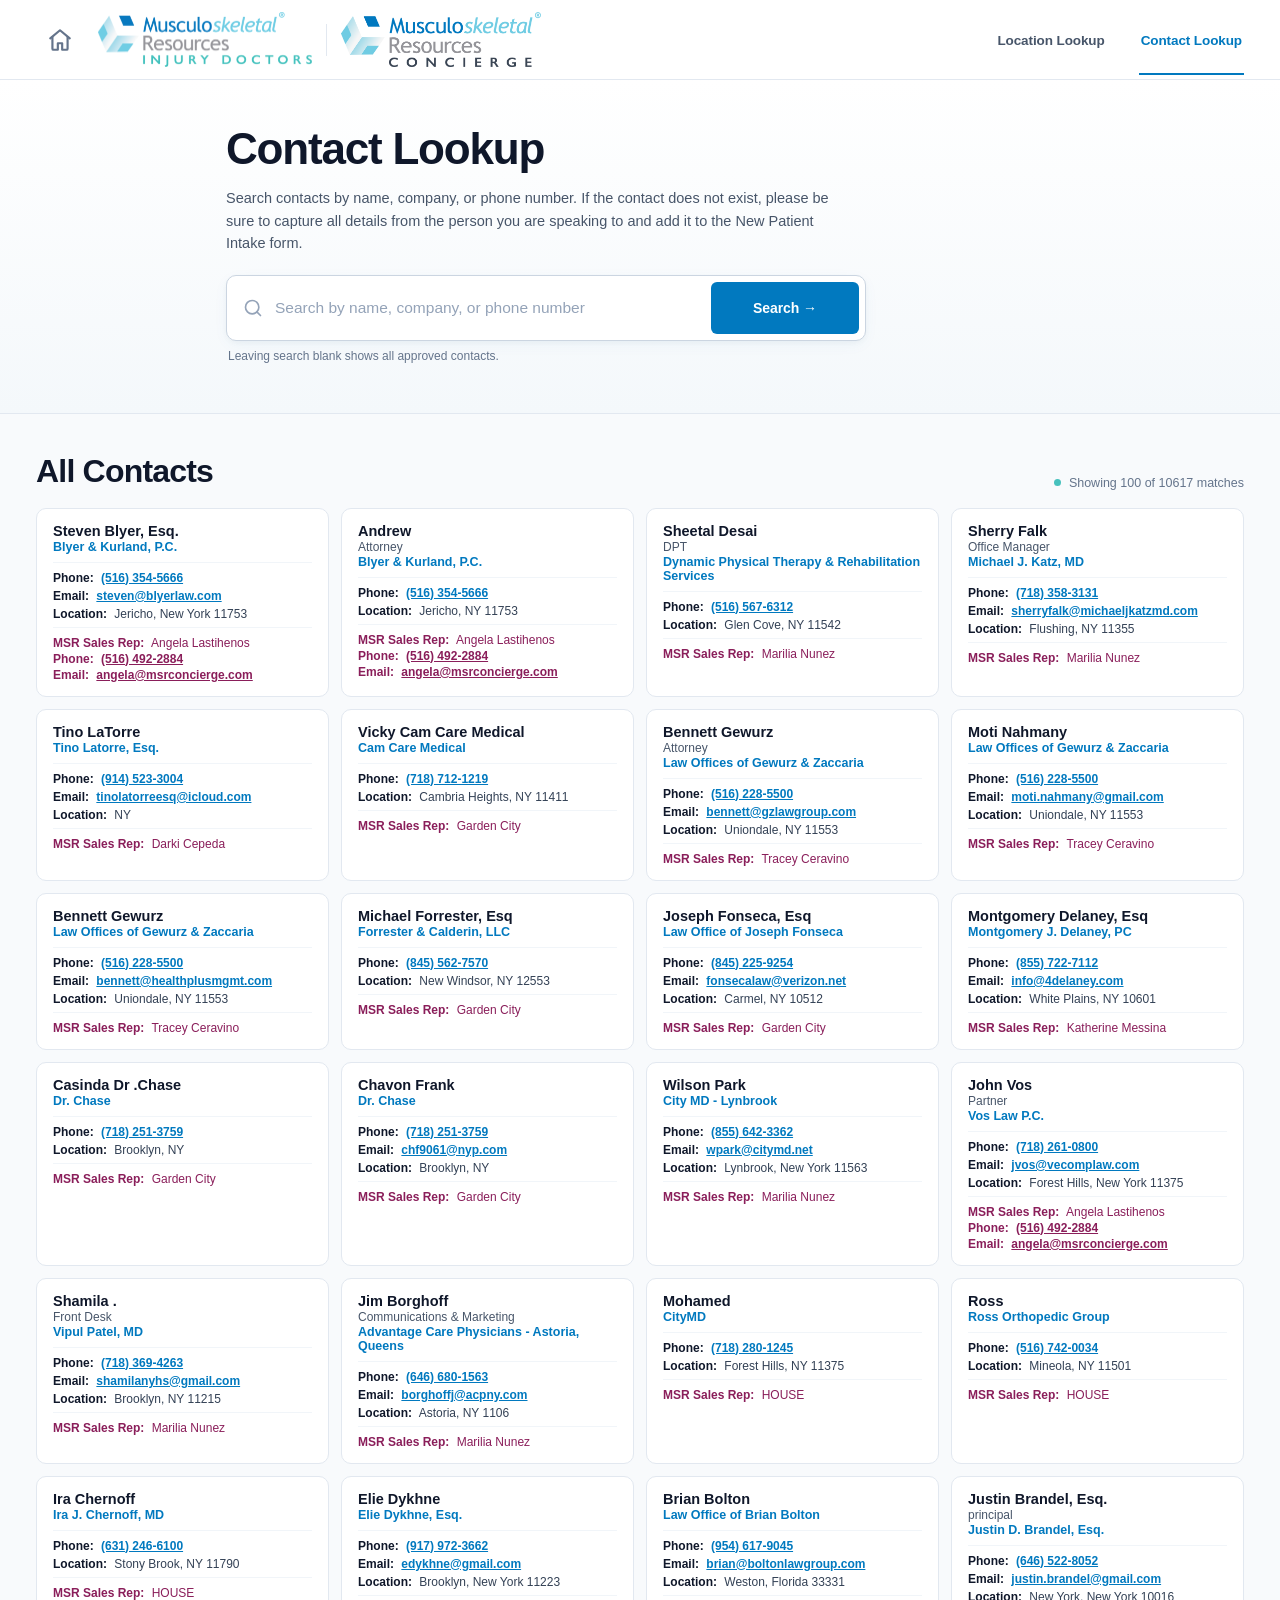
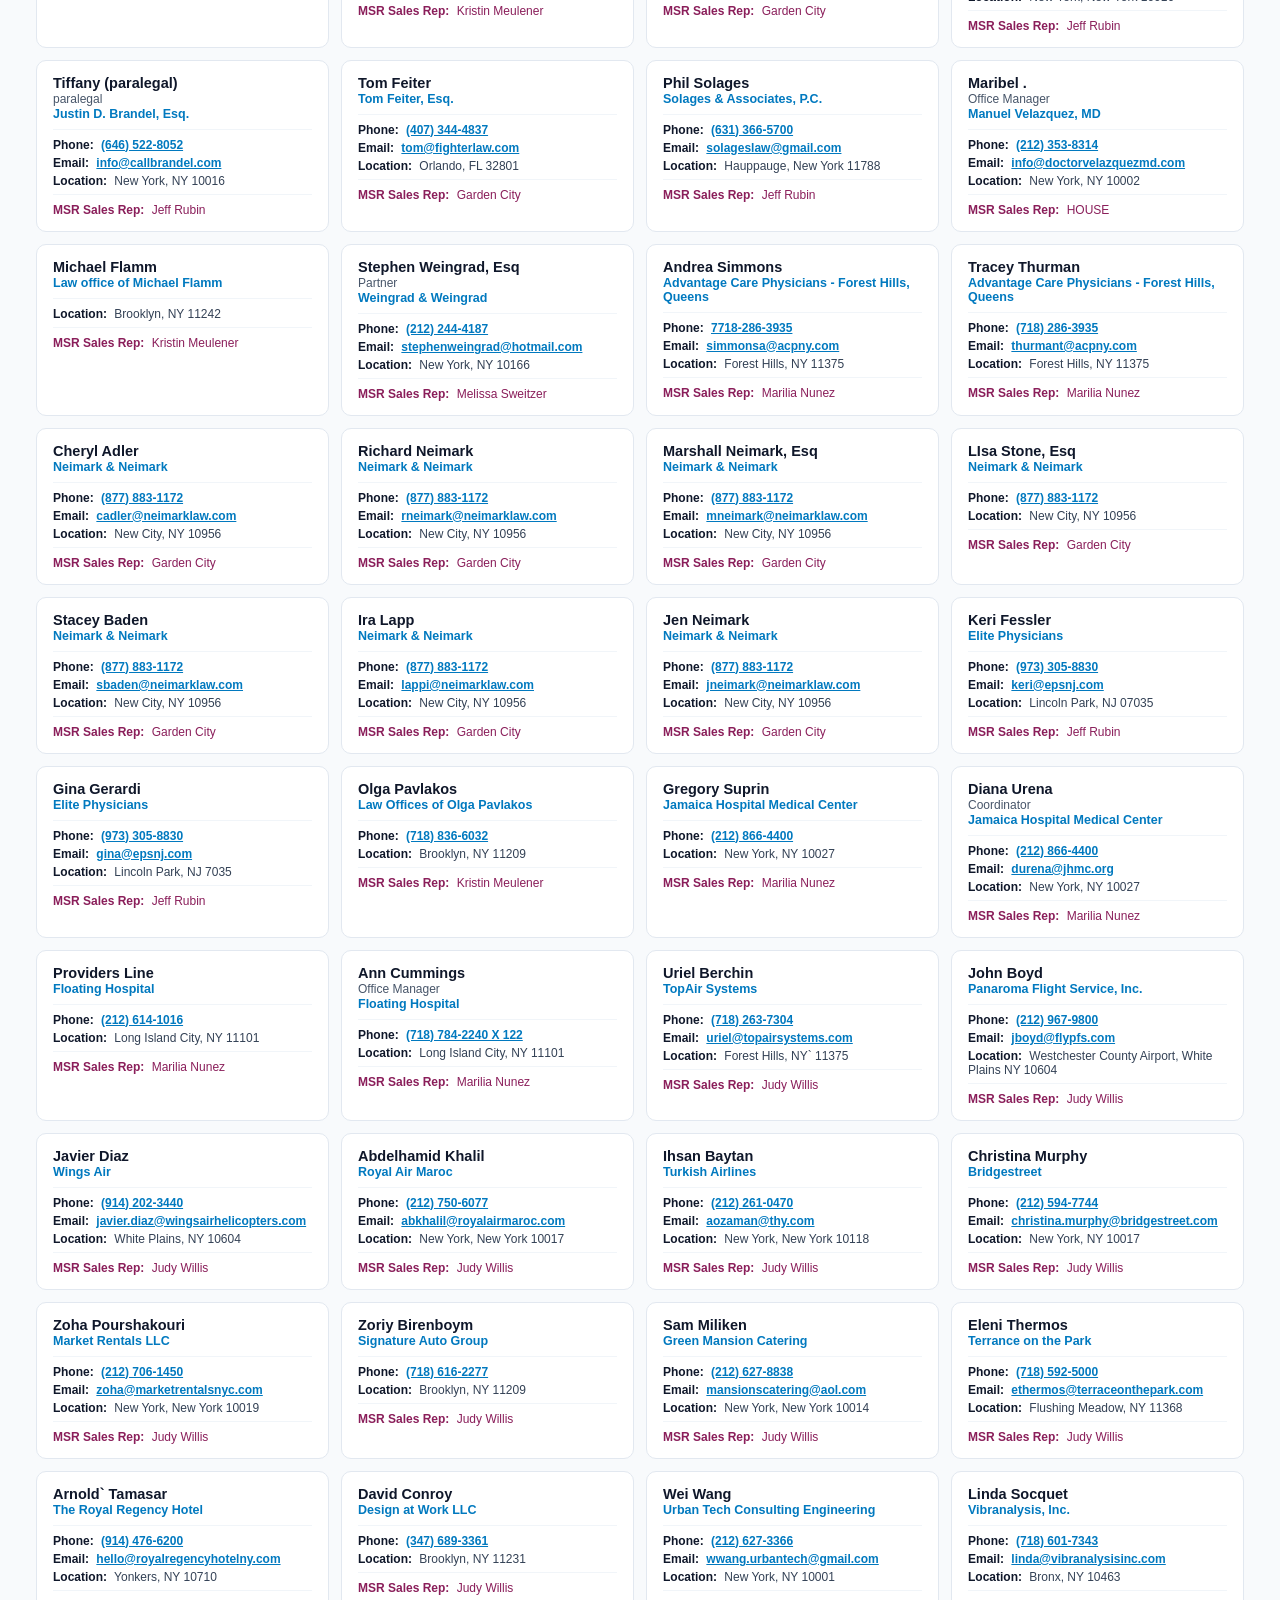
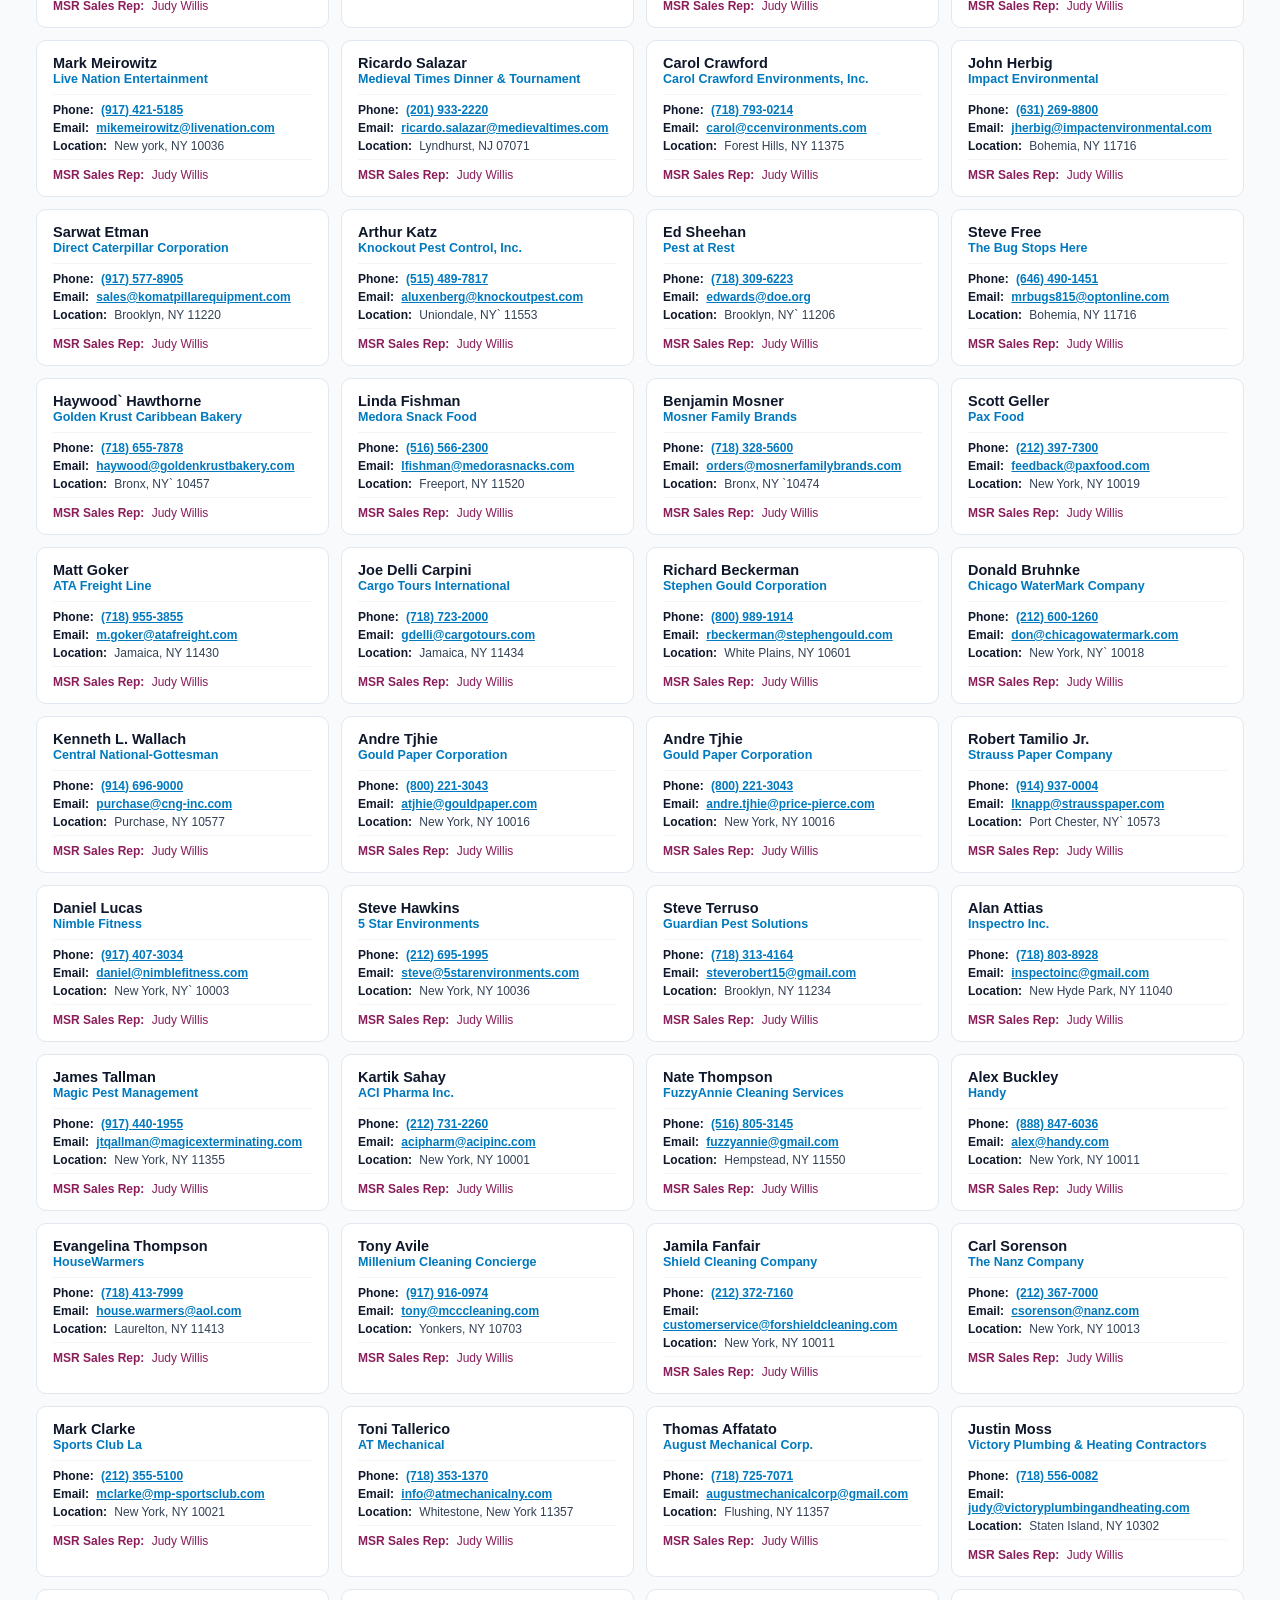
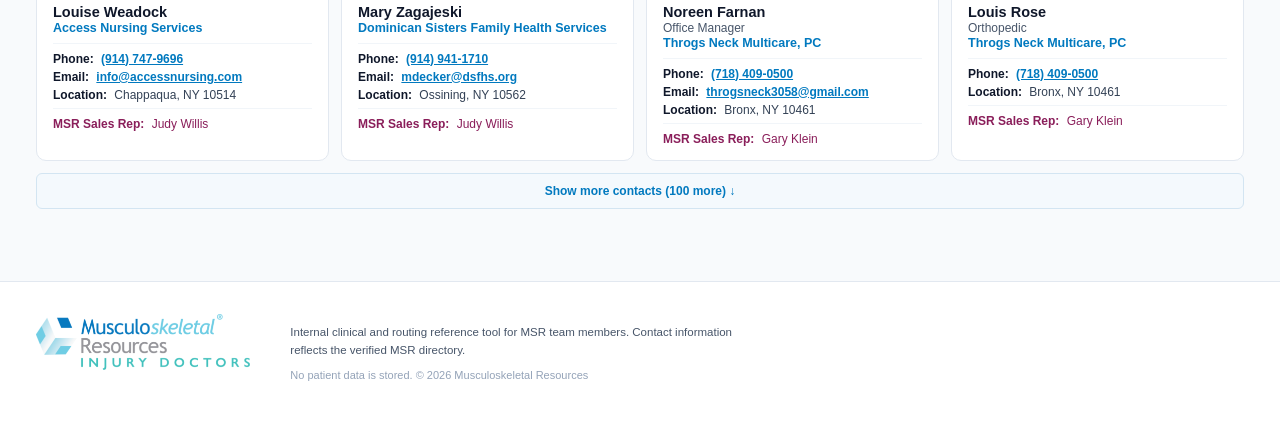
==== commit a3ae0f0f: "Make site header sticky with shrink-on-scroll effect Header stays pinned while scrolling and compact" ====
--- a/contacts.html
+++ b/contacts.html
@@ -91,5 +91,16 @@
   </main>
 
   <script src="/contacts.js"></script>
+  <script>
+    (function () {
+      var header = document.querySelector('.site-header');
+      if (!header) return;
+      var onScroll = function () {
+        header.classList.toggle('scrolled', window.scrollY > 10);
+      };
+      window.addEventListener('scroll', onScroll, { passive: true });
+      onScroll();
+    })();
+  </script>
 </body>
 </html>
--- a/style.css
+++ b/style.css
@@ -5,7 +5,7 @@
       --blue-surface: #f4f9fd;
       --blue-subtle: #e8f3fa;
       --sky: #5ebde6;
-      --teal: #14b8a6;
+      --teal: rgb(71, 193, 189);
       --slate-900: #0f172a;
       --slate-800: #1e293b;
       --slate-700: #334155;
@@ -56,9 +56,29 @@
       padding: 0 36px;
       background: var(--white);
       border-bottom: 1px solid var(--slate-200);
-      position: relative;
-      z-index: 100;
-    }
+      position: sticky;
+      top: 0;
+      z-index: 1000;
+      transition: min-height 0.2s ease, box-shadow 0.2s ease;
+    }
+    .site-header.scrolled {
+      min-height: 56px;
+      box-shadow: var(--shadow-card);
+    }
+    .brand-logo, .brand-logo img,
+    .brand-logo-concierge, .brand-logo-concierge img,
+    .brand-divider, .home-icon-link, .home-icon-link svg {
+      transition: height 0.2s ease, width 0.2s ease;
+    }
+    .site-header.scrolled .brand-logo,
+    .site-header.scrolled .brand-logo img,
+    .site-header.scrolled .brand-logo-concierge,
+    .site-header.scrolled .brand-logo-concierge img {
+      height: 38px;
+    }
+    .site-header.scrolled .brand-divider { height: 22px; }
+    .site-header.scrolled .home-icon-link { width: 38px; height: 38px; }
+    .site-header.scrolled .home-icon-link svg { width: 20px; height: 20px; }
     .header-left { display: flex; align-items: center; gap: 14px; }
     .brand { display: inline-flex; align-items: center; }
     .brand-logo { display: block; height: 56px; flex: 0 0 auto; }
@@ -139,10 +159,12 @@
       border: 1px solid var(--slate-200);
       border-radius: var(--radius-lg);
       box-shadow: var(--shadow-card);
-      padding: 22px 24px;
+      padding: 12px 16px;
       margin-bottom: 18px;
       display: flex;
-      flex-direction: column;
+      align-items: center;
+      gap: 16px;
+      flex-wrap: wrap;
       position: relative;
       overflow: hidden;
     }
@@ -155,20 +177,12 @@
       height: 3px;
       background: linear-gradient(90deg, var(--blue) 0%, var(--sky) 100%);
     }
-    .shortcuts-header {
-      display: flex;
-      align-items: center;
-      justify-content: space-between;
-      border-bottom: 1px solid var(--slate-100);
-      padding-bottom: 12px;
-      margin-bottom: 14px;
-    }
-    .shortcuts-header h3 {
-      margin: 0;
+    .shortcuts-label {
+      color: var(--slate-800);
       font-size: 15px;
       font-weight: 700;
-      color: var(--slate-800);
       letter-spacing: -0.2px;
+      flex-shrink: 0;
     }
     .shortcuts-links {
       display: flex;
@@ -176,20 +190,32 @@
       gap: 10px;
       flex-wrap: wrap;
     }
-    .shortcuts-links a {
-      background: var(--blue-surface);
-      border: 1px solid #d3e5f2;
-      color: var(--blue);
+    .shortcuts-links a, .shortcuts-links .shortcuts-btn {
+      background: var(--blue);
+      border: 1px solid var(--blue);
+      color: var(--white);
       font-size: 12px;
       font-weight: 700;
       padding: 5px 12px;
       border-radius: var(--radius-sm);
+      cursor: pointer;
       transition: background 0.15s ease, color 0.15s ease, border-color 0.15s ease;
     }
-    .shortcuts-links a:hover {
-      background: var(--blue);
-      border-color: var(--blue);
+    .shortcuts-links a:hover, .shortcuts-links .shortcuts-btn:hover {
+      background: var(--blue-dark);
+      border-color: var(--blue-dark);
       color: var(--white);
+    }
+    .shortcuts-links a.shortcuts-link-muted {
+      background: var(--white);
+      border: 1px solid var(--slate-200);
+      color: var(--slate-500);
+      font-weight: 600;
+    }
+    .shortcuts-links a.shortcuts-link-muted:hover {
+      background: var(--slate-50);
+      border-color: var(--slate-300);
+      color: var(--slate-700);
     }
 
     .hero-badge-kicker {
@@ -323,7 +349,7 @@
       width: min(100%, 640px);
     }
     .hero-stats div { display: flex; flex-direction: column; }
-    .hero-stats strong { font-size: 22px; color: var(--blue-deep); font-weight: 800; line-height: 1; }
+    .hero-stats strong { font-size: 22px; color: var(--blue); font-weight: 700; line-height: 1; }
     .hero-stats span {
       color: var(--slate-500);
       font-size: 11px;
@@ -433,7 +459,7 @@
       font-size: 11px;
       letter-spacing: 1.2px;
       color: var(--blue);
-      font-weight: 800;
+      font-weight: 700;
       text-transform: uppercase;
     }
     h2 {
@@ -473,6 +499,17 @@
       display: flex;
       flex-direction: column;
       gap: 12px;
+      position: relative;
+      overflow: hidden;
+    }
+    .nav-tab-filters::before {
+      content: "";
+      position: absolute;
+      top: 0;
+      left: 0;
+      right: 0;
+      height: 3px;
+      background: linear-gradient(90deg, var(--blue) 0%, var(--sky) 100%);
     }
     .filters-header {
       display: flex;
@@ -482,29 +519,27 @@
       padding-bottom: 12px;
       margin-bottom: 2px;
     }
-    .filters-header h3 {
+    .filters-heading-btn {
+      background: none;
+      border: none;
       margin: 0;
+      padding: 0;
+      display: inline-flex;
+      align-items: center;
+      gap: 7px;
       font-size: 15px;
       font-weight: 700;
       color: var(--slate-800);
       letter-spacing: -0.2px;
-    }
-    .clear-filters-btn {
-      background: none;
-      border: none;
-      color: var(--blue);
-      font-size: 12px;
-      font-weight: 700;
-      cursor: pointer;
-      display: inline-flex;
-      align-items: center;
-      gap: 4px;
-      padding: 4px 8px;
-      border-radius: var(--radius-sm);
-      transition: background 0.15s ease, color 0.15s ease;
-    }
-    .clear-filters-btn:hover { background: var(--blue-surface); color: var(--blue-dark); }
-    .clear-filters-btn[hidden] { display: none; }
+      cursor: default;
+      font-family: inherit;
+    }
+    .filters-heading-btn svg { width: 14px; height: 14px; flex-shrink: 0; }
+    .filters-heading-btn:not(:disabled) {
+      color: var(--blue);
+      cursor: pointer;
+    }
+    .filters-heading-btn:not(:disabled):hover { color: var(--blue-dark); }
     .filter-group-row {
       display: flex;
       align-items: center;
@@ -691,19 +726,19 @@
       border: 0;
       background: transparent;
       width: 100%;
-      padding: 15px 16px;
+      padding: 12px 14px;
       display: grid;
       grid-template-columns: 28px 1fr auto;
       align-items: start;
       text-align: left;
-      gap: 12px;
+      gap: 10px;
       cursor: pointer;
       color: var(--slate-900);
     }
     .result-number {
       width: 26px;
       height: 26px;
-      border-radius: var(--radius-sm);
+      border-radius: 50%;
       background: var(--blue-surface);
       color: var(--blue);
       display: grid;
@@ -730,6 +765,20 @@
       line-height: 1.25;
       display: block;
       letter-spacing: -0.2px;
+    }
+    .satellite-badge {
+      display: inline-block;
+      vertical-align: middle;
+      margin-left: 6px;
+      background: var(--slate-100);
+      color: var(--slate-600) !important;
+      font-size: 9.5px;
+      font-weight: 700;
+      text-transform: uppercase;
+      letter-spacing: 0.5px;
+      padding: 2px 7px;
+      border-radius: 999px;
+      border: 1px solid var(--slate-200);
     }
     .office-practice {
       font-size: 12.5px;
@@ -838,7 +887,7 @@
       text-align: left;
       color: var(--slate-500);
       font-size: 10.5px;
-      font-weight: 800;
+      font-weight: 700;
       letter-spacing: 0.6px;
       text-transform: uppercase;
     }
@@ -885,7 +934,22 @@
       color: var(--white);
       outline: none;
     }
+    .provider-tag-director {
+      background: #fef3e2;
+      border-color: #f3d19e;
+      color: #92400e;
+      font-weight: 700;
+    }
+    .provider-tag-director:hover,
+    .provider-tag-director:focus-visible {
+      background: var(--amber);
+      border-color: var(--amber);
+      color: var(--white);
+      outline: none;
+    }
     .provider-note-indicator { font-size: 12px; line-height: 1; }
+
+    .has-scheduling-notes { cursor: help; }
 
     .provider-tooltip {
       position: absolute;
@@ -962,6 +1026,11 @@
       font-style: italic;
       margin-top: 2px;
     }
+    .info-unavailable {
+      color: var(--slate-500);
+      font-style: italic;
+      font-weight: 400;
+    }
 
     .distance { text-align: right; display: grid; color: var(--blue); padding-top: 2px; }
     .distance strong { font-size: 16px; font-weight: 800; }
@@ -971,8 +1040,8 @@
       display: none;
       border-top: 1px solid var(--slate-100);
       background: #fafcfe;
-      padding: 10px 16px 10px 52px;
-      gap: 10px;
+      padding: 8px 16px 8px 52px;
+      gap: 8px;
       align-items: center;
       flex-wrap: wrap;
     }
@@ -995,6 +1064,26 @@
     .btn-confirm-appt:hover,
     .btn-confirm-appt:active {
       color: var(--blue-dark) !important;
+    }
+    .btn-suggest-edit {
+      background: var(--slate-100) !important;
+      border: 1px solid var(--slate-300) !important;
+      color: var(--slate-700) !important;
+      font-size: 11px;
+      font-weight: 700;
+      text-decoration: none;
+      padding: 4px 9px !important;
+      border-radius: var(--radius-sm);
+      cursor: pointer;
+      box-shadow: 0 1px 2px 0 rgba(15, 23, 42, 0.06);
+      transition: background 0.15s ease, border-color 0.15s ease, color 0.15s ease, box-shadow 0.15s ease;
+    }
+    .btn-suggest-edit:hover,
+    .btn-suggest-edit:active {
+      background: var(--slate-200) !important;
+      border-color: var(--slate-400) !important;
+      color: var(--slate-900) !important;
+      box-shadow: 0 2px 4px 0 rgba(15, 23, 42, 0.1);
     }
 
     .office-actions a.btn-learn-more {
@@ -1176,6 +1265,73 @@
     .toast-notify.show {
       transform: translateY(0);
       opacity: 1;
+    }
+
+    /* Floating Quick Actions Sidebar - styled to match painandinjury.com's floating bar */
+    .floating-sidebar {
+      position: fixed;
+      top: 50%;
+      right: 0;
+      transform: translateY(-50%);
+      padding: 10px 0;
+      background-color: #fff;
+      box-shadow: 0 6px 12px rgba(0, 0, 0, 0.25);
+      z-index: 900;
+      display: flex;
+      flex-direction: column;
+    }
+    .floating-sidebar-item {
+      display: flex;
+      align-items: center;
+      justify-content: center;
+      position: relative;
+      width: 55px;
+      height: 45px;
+      border: none;
+      background: none;
+      padding: 0;
+      cursor: pointer;
+      text-decoration: none;
+    }
+    .floating-sidebar-icon {
+      display: inline-flex;
+      align-items: center;
+      justify-content: center;
+      width: 21px;
+      height: 21px;
+      color: #242424;
+      transition: color 0.3s;
+    }
+    .floating-sidebar-icon svg { width: 100%; height: 100%; }
+    .floating-sidebar-item:hover .floating-sidebar-icon,
+    .floating-sidebar-item:focus-visible .floating-sidebar-icon {
+      color: #0878be;
+    }
+    .floating-sidebar-label {
+      display: block;
+      position: absolute;
+      right: 100%;
+      top: 0;
+      background-color: #fff;
+      box-shadow: 0 6px 12px rgba(0, 0, 0, 0.25);
+      opacity: 0;
+      visibility: hidden;
+      font-size: 17px;
+      line-height: 45px;
+      color: #242424;
+      transform: translateX(-5px);
+      transition: 0.5s ease;
+      padding: 0 25px;
+      width: max-content;
+    }
+    .floating-sidebar-item:hover .floating-sidebar-label,
+    .floating-sidebar-item:focus-visible .floating-sidebar-label {
+      opacity: 1;
+      visibility: visible;
+      transform: translateX(0);
+    }
+    @media (max-width: 640px) {
+      .floating-sidebar { display: none; }
     }
 
     footer {
@@ -1344,7 +1500,7 @@
       color: var(--slate-500);
     }
     .appt-required { color: #dc2626; }
-    .appt-field input, .appt-field textarea {
+    .appt-field input, .appt-field textarea, .appt-field select {
       border: 1px solid var(--slate-300);
       border-radius: var(--radius-sm);
       padding: 9px 11px;
@@ -1353,8 +1509,10 @@
       font-family: inherit;
       resize: vertical;
       width: 100%;
-    }
-    .appt-field input:focus, .appt-field textarea:focus {
+      background: var(--white);
+    }
+    .appt-field select { cursor: pointer; }
+    .appt-field input:focus, .appt-field textarea:focus, .appt-field select:focus {
       outline: none;
       border-color: var(--blue);
       box-shadow: 0 0 0 3px rgba(1, 121, 191, 0.14);
